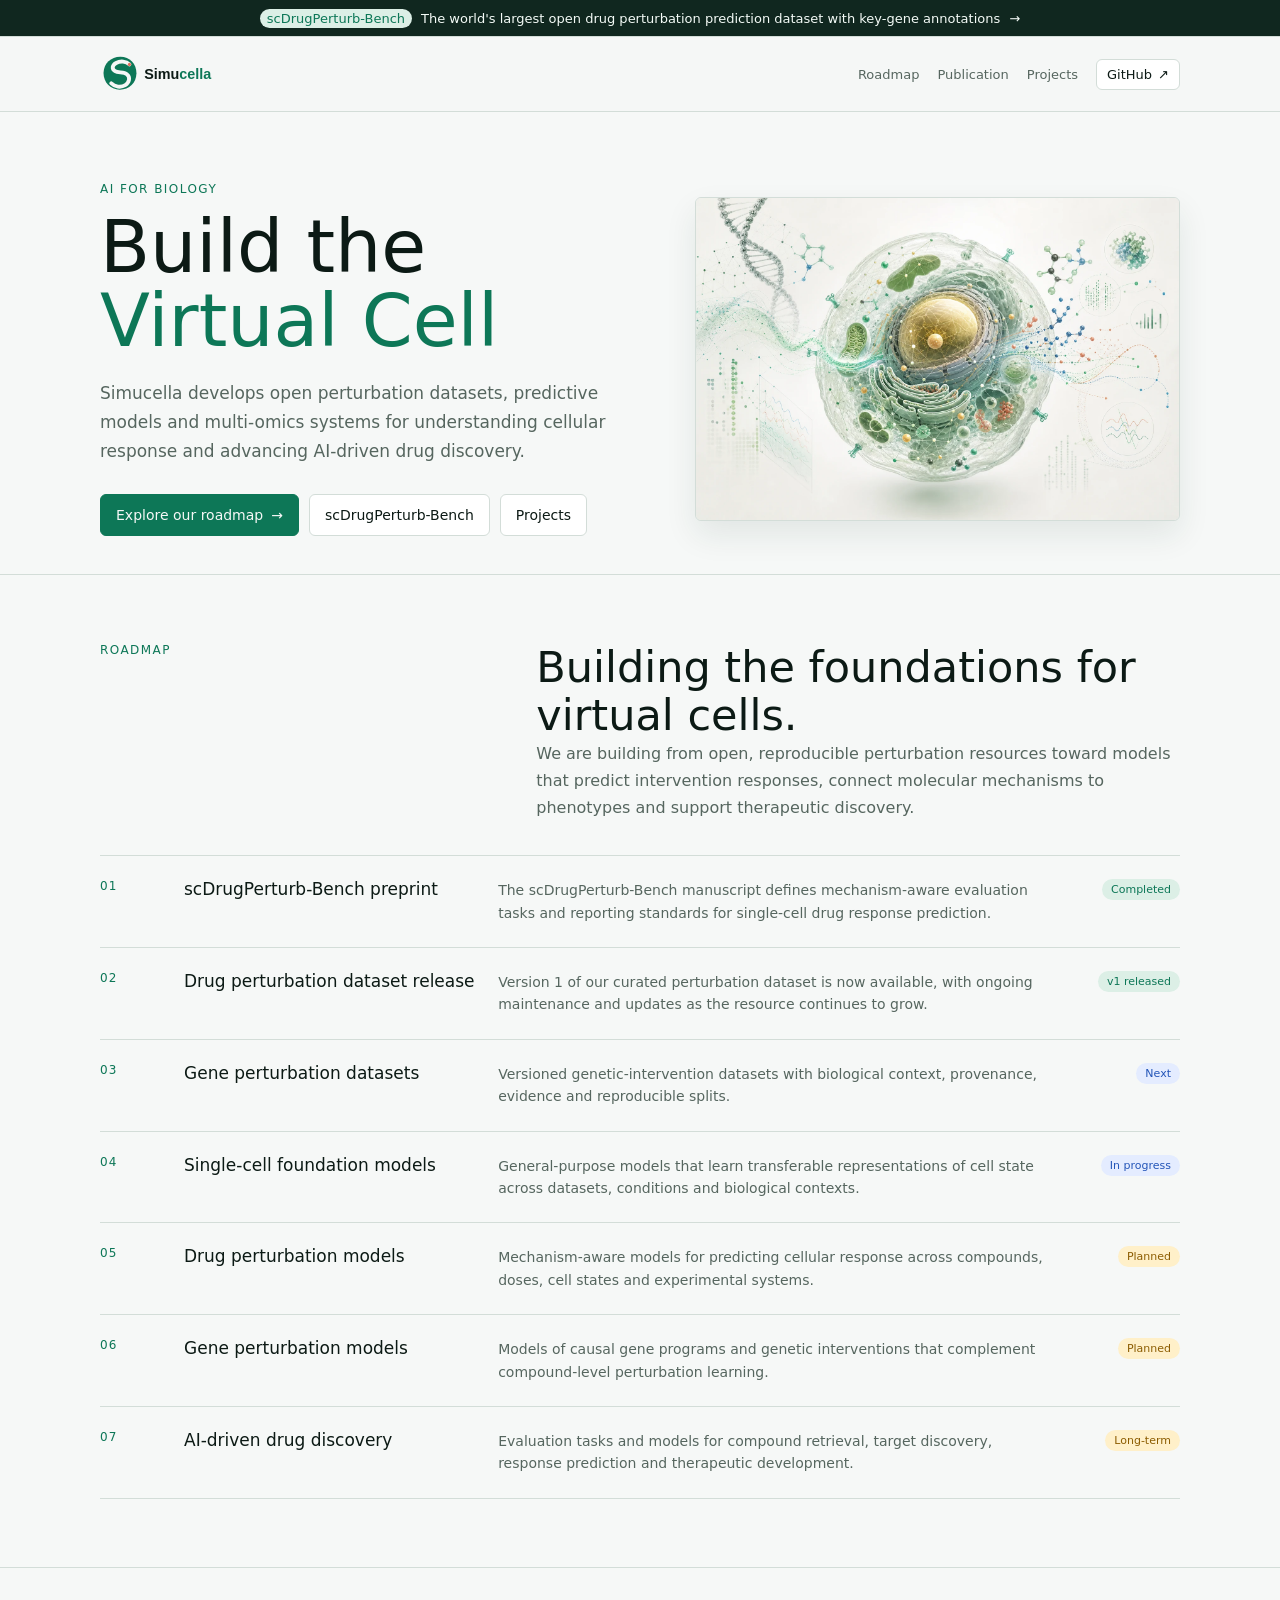
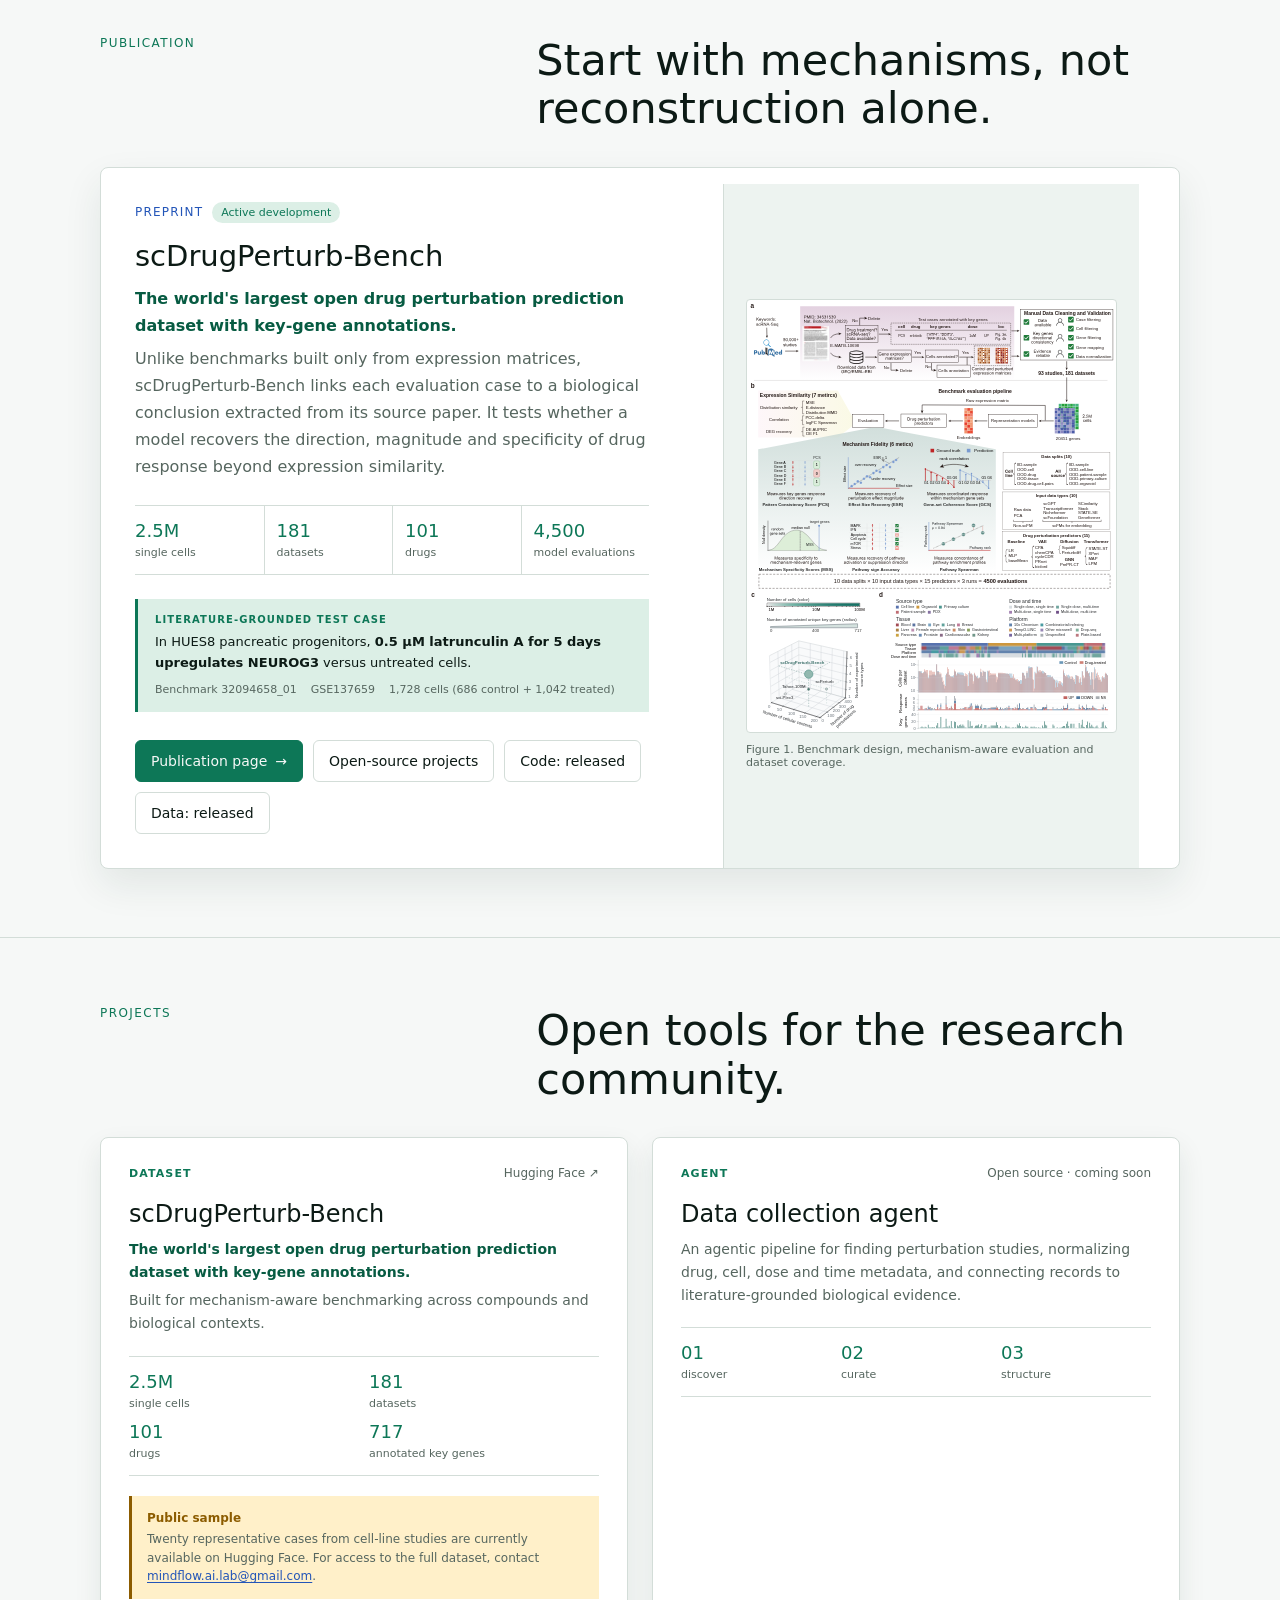
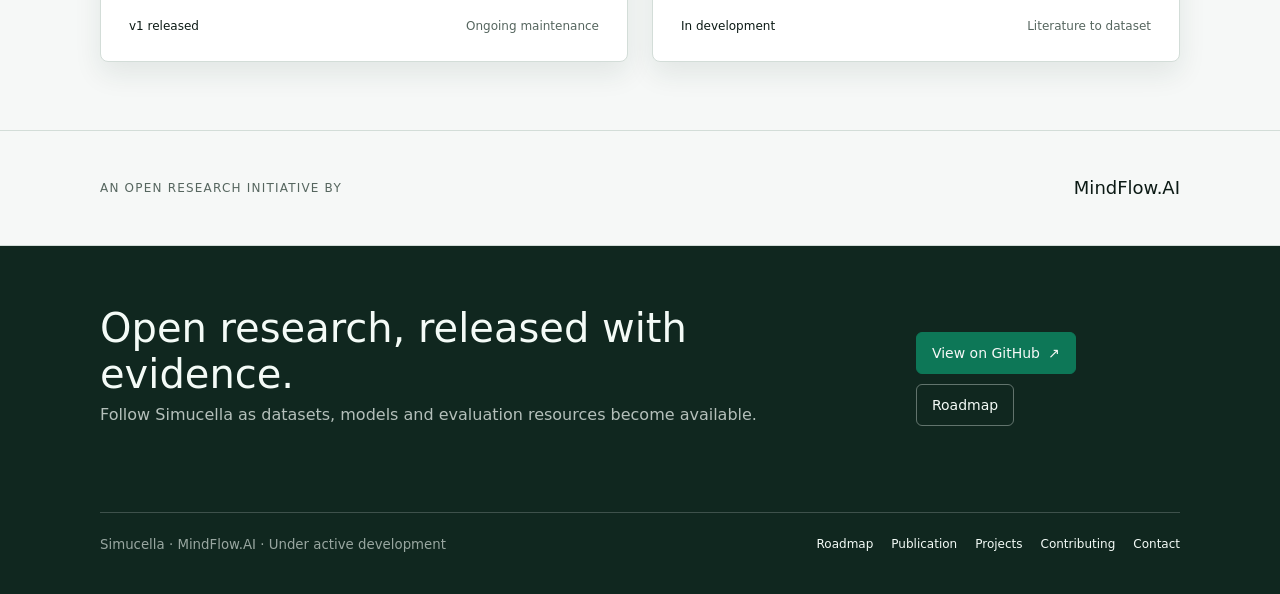
==== index.html @ 253df30c "Refine homepage dataset messaging" ====
<!doctype html>
<html lang="en">
<head>
  <meta charset="utf-8">
  <meta name="viewport" content="width=device-width, initial-scale=1">
  <meta name="description" content="Simucella open research program for predictive cellular models and drug perturbation benchmarks.">
  <title>Simucella</title>
  <style>html, body { margin: 0; min-height: 100%; }</style>
</head>
<body>
<div id="drughiter-home-sketch">
  <style>
    #drughiter-home-sketch {
      color-scheme: light dark;
      --dh-page: light-dark(#f6f8f7, #07100d);
      --dh-surface: light-dark(#ffffff, #0d1814);
      --dh-surface-strong: light-dark(#10271f, #dff7ec);
      --dh-ink: light-dark(#0c1a15, #f2f8f5);
      --dh-ink-on-strong: light-dark(#f4fbf7, #0b1913);
      --dh-muted: light-dark(#56665f, #a4b7ae);
      --dh-line: light-dark(#d3ddd8, #293a33);
      --dh-green: light-dark(#0d7757, #61d4a5);
      --dh-green-soft: light-dark(#dcefe6, #123b2d);
      --dh-blue: light-dark(#2355b8, #91b5ff);
      --dh-blue-soft: light-dark(#e4ecff, #172b55);
      --dh-amber: light-dark(#8c5c00, #f2bf58);
      --dh-amber-soft: light-dark(#fff0c9, #453311);
      --dh-red: light-dark(#aa3b3b, #ff9999);
      --dh-shadow: light-dark(rgba(20, 55, 42, 0.09), rgba(0, 0, 0, 0.30));
      width: 100%;
      overflow: hidden;
      background: var(--dh-page);
      color: var(--dh-ink);
      font-family: Inter, ui-sans-serif, system-ui, -apple-system, BlinkMacSystemFont, "Segoe UI", sans-serif;
      letter-spacing: 0;
    }

    #drughiter-home-sketch * { box-sizing: border-box; }
    #drughiter-home-sketch a { color: inherit; text-decoration: none; }
    #drughiter-home-sketch button { font: inherit; }
    #drughiter-home-sketch .dh-shell { width: min(100% - 40px, 1080px); margin: 0 auto; }

    #drughiter-home-sketch .dh-announcement {
      background: var(--dh-surface-strong);
      color: var(--dh-ink-on-strong);
      border-bottom: 1px solid var(--dh-line);
    }
    #drughiter-home-sketch .dh-announcement-inner {
      min-height: 36px;
      display: flex;
      align-items: center;
      justify-content: center;
      gap: 9px;
      padding: 7px 16px;
      text-align: center;
      font-size: 13px;
      font-weight: 500;
    }
    #drughiter-home-sketch .dh-announcement-label {
      color: var(--dh-green);
      background: var(--dh-green-soft);
      border-radius: 999px;
      padding: 2px 7px;
      white-space: nowrap;
    }

    #drughiter-home-sketch .dh-nav {
      background: color-mix(in srgb, var(--dh-page) 92%, transparent);
      border-bottom: 1px solid var(--dh-line);
    }
    #drughiter-home-sketch .dh-nav-inner {
      min-height: 74px;
      display: flex;
      align-items: center;
      justify-content: space-between;
      gap: 20px;
    }
    #drughiter-home-sketch .dh-brand { display: flex; align-items: center; gap: 10px; min-width: 0; }
    #drughiter-home-sketch .dh-logo { display: block; width: auto; height: 42px; }
    #drughiter-home-sketch .dh-mark {
      width: 31px;
      height: 31px;
      display: grid;
      place-items: center;
      background: var(--dh-green);
      color: var(--dh-page);
      border-radius: 6px;
      font-weight: 700;
    }
    #drughiter-home-sketch .dh-brand strong { font-size: 17px; font-weight: 500; }
    #drughiter-home-sketch .dh-brand span { color: var(--dh-muted); font-size: 11px; display: block; }
    #drughiter-home-sketch .dh-nav-links { display: flex; align-items: center; gap: 18px; color: var(--dh-muted); font-size: 13px; }
    #drughiter-home-sketch .dh-nav-links a { white-space: nowrap; }
    #drughiter-home-sketch .dh-nav-links a:hover { color: var(--dh-green); }
    #drughiter-home-sketch .dh-nav-github {
      display: inline-flex;
      align-items: center;
      gap: 6px;
      border: 1px solid var(--dh-line);
      background: var(--dh-surface);
      color: var(--dh-ink) !important;
      border-radius: 6px;
      padding: 7px 10px;
    }

    #drughiter-home-sketch .dh-hero {
      background: var(--dh-page);
      border-bottom: 1px solid var(--dh-line);
      padding: 70px 0 38px;
    }
    #drughiter-home-sketch .dh-hero-grid {
      display: grid;
      grid-template-columns: minmax(0, 1.05fr) minmax(310px, .95fr);
      gap: 58px;
      align-items: center;
    }
    #drughiter-home-sketch .dh-eyebrow,
    #drughiter-home-sketch .dh-section-kicker {
      color: var(--dh-green);
      text-transform: uppercase;
      font-size: 12px;
      font-weight: 500;
      letter-spacing: .12em;
    }
    #drughiter-home-sketch .dh-hero h1 {
      max-width: 720px;
      margin: 14px 0 20px;
      font-size: clamp(42px, 7.2vw, 73px);
      line-height: 1.02;
      font-weight: 500;
      letter-spacing: 0;
    }
    #drughiter-home-sketch .dh-hero h1 span { color: var(--dh-green); }
    #drughiter-home-sketch .dh-hero-copy > p {
      max-width: 610px;
      color: var(--dh-muted);
      font-size: 17px;
      line-height: 1.7;
      margin: 0;
    }
    #drughiter-home-sketch .dh-actions { display: flex; flex-wrap: wrap; gap: 10px; margin-top: 28px; }
    #drughiter-home-sketch .dh-action {
      min-height: 42px;
      display: inline-flex;
      align-items: center;
      justify-content: center;
      gap: 8px;
      padding: 0 15px;
      border-radius: 6px;
      border: 1px solid var(--dh-line);
      background: var(--dh-surface);
      color: var(--dh-ink);
      font-size: 14px;
      font-weight: 500;
    }
    #drughiter-home-sketch .dh-action-primary { background: var(--dh-green); color: var(--dh-page); border-color: var(--dh-green); }

    #drughiter-home-sketch .dh-hero-visual {
      width: 100%;
      max-width: 500px;
      margin: 0 auto;
    }
    #drughiter-home-sketch .dh-hero-visual img {
      width: 100%;
      aspect-ratio: 3 / 2;
      display: block;
      object-fit: cover;
      object-position: center;
      border: 1px solid var(--dh-line);
      border-radius: 6px;
      background: var(--dh-page);
      box-shadow: 0 14px 32px var(--dh-shadow);
    }

    #drughiter-home-sketch .dh-section { padding: 68px 0; border-bottom: 1px solid var(--dh-line); }
    #drughiter-home-sketch .dh-section-head { display: grid; grid-template-columns: .75fr 1.25fr; gap: 50px; margin-bottom: 34px; }
    #drughiter-home-sketch .dh-section-head h2 {
      margin: 0;
      max-width: 650px;
      font-size: clamp(28px, 4.4vw, 43px);
      line-height: 1.13;
      font-weight: 500;
    }
    #drughiter-home-sketch .dh-section-head p { margin: 0; color: var(--dh-muted); line-height: 1.7; }

    #drughiter-home-sketch .dh-roadmap-list { border-top: 1px solid var(--dh-line); }
    #drughiter-home-sketch .dh-roadmap-item {
      display: grid;
      grid-template-columns: 62px minmax(180px, .8fr) minmax(220px, 1.5fr) 112px;
      gap: 22px;
      align-items: start;
      padding: 23px 0;
      border-bottom: 1px solid var(--dh-line);
    }
    #drughiter-home-sketch .dh-roadmap-num { color: var(--dh-green); font-size: 12px; letter-spacing: .1em; }
    #drughiter-home-sketch .dh-roadmap-item h3 { margin: 0; font-size: 17px; font-weight: 500; }
    #drughiter-home-sketch .dh-roadmap-item p { margin: 0; color: var(--dh-muted); font-size: 14px; line-height: 1.6; }
    #drughiter-home-sketch .dh-status {
      justify-self: end;
      border-radius: 999px;
      padding: 4px 9px;
      font-size: 11px;
      font-weight: 500;
      white-space: nowrap;
    }
    #drughiter-home-sketch .dh-status-active { color: var(--dh-green); background: var(--dh-green-soft); }
    #drughiter-home-sketch .dh-status-prep { color: var(--dh-blue); background: var(--dh-blue-soft); }
    #drughiter-home-sketch .dh-status-planned { color: var(--dh-amber); background: var(--dh-amber-soft); }
    #drughiter-home-sketch .dh-featured {
      display: grid;
      grid-template-columns: minmax(0, 1.08fr) minmax(280px, .92fr);
      gap: 0;
      border: 1px solid var(--dh-line);
      border-radius: 8px;
      overflow: hidden;
      background: var(--dh-surface);
      box-shadow: 0 16px 38px var(--dh-shadow);
    }
    #drughiter-home-sketch .dh-featured-copy { padding: 34px; }
    #drughiter-home-sketch .dh-featured-top { display: flex; align-items: center; gap: 9px; flex-wrap: wrap; }
    #drughiter-home-sketch .dh-featured-type { color: var(--dh-blue); font-size: 12px; font-weight: 500; text-transform: uppercase; letter-spacing: .1em; }
    #drughiter-home-sketch .dh-featured h3 { margin: 16px 0 12px; font-size: 29px; line-height: 1.18; font-weight: 500; }
    #drughiter-home-sketch .dh-featured-copy > p { color: var(--dh-muted); line-height: 1.7; margin: 0; }
    #drughiter-home-sketch .dh-project-facts {
      display: grid;
      grid-template-columns: repeat(4, minmax(0, 1fr));
      border-top: 1px solid var(--dh-line);
      border-bottom: 1px solid var(--dh-line);
      margin: 25px 0 24px;
    }
    #drughiter-home-sketch .dh-project-fact { padding: 14px 12px; border-left: 1px solid var(--dh-line); }
    #drughiter-home-sketch .dh-project-fact:first-child { border-left: 0; padding-left: 0; }
    #drughiter-home-sketch .dh-project-fact strong { display: block; color: var(--dh-green); font-size: 18px; font-weight: 500; }
    #drughiter-home-sketch .dh-project-fact span { color: var(--dh-muted); font-size: 11px; }
    #drughiter-home-sketch .dh-evidence {
      margin: 0 0 24px;
      padding: 15px 17px 16px;
      border-left: 3px solid var(--dh-green);
      background: var(--dh-green-soft);
    }
    #drughiter-home-sketch .dh-evidence-label {
      display: block;
      margin-bottom: 7px;
      color: var(--dh-green);
      font-size: 10px;
      font-weight: 600;
      letter-spacing: .11em;
      text-transform: uppercase;
    }
    #drughiter-home-sketch .dh-evidence p { margin: 0; color: var(--dh-ink); font-size: 13px; line-height: 1.6; }
    #drughiter-home-sketch .dh-evidence-meta { display: flex; flex-wrap: wrap; gap: 7px 14px; margin-top: 9px; color: var(--dh-muted); font-size: 11px; }
    #drughiter-home-sketch .dh-featured-media {
      min-height: 100%;
      display: flex;
      flex-direction: column;
      justify-content: center;
      background: light-dark(#edf3f0, #0a1410);
      border-left: 1px solid var(--dh-line);
      padding: 22px;
    }
    #drughiter-home-sketch .dh-featured-media img {
      width: 100%;
      display: block;
      background: light-dark(#ffffff, #ffffff);
      border: 1px solid var(--dh-line);
      border-radius: 4px;
    }
    #drughiter-home-sketch .dh-featured-media figcaption { margin-top: 10px; color: var(--dh-muted); font-size: 11px; }

    #drughiter-home-sketch .dh-project-grid {
      display: grid;
      grid-template-columns: repeat(2, minmax(0, 1fr));
      gap: 24px;
    }
    #drughiter-home-sketch .dh-project-placeholder {
      min-height: 220px;
      border: 1px solid var(--dh-line);
      border-radius: 8px;
      background: var(--dh-surface);
      box-shadow: 0 12px 28px var(--dh-shadow);
    }
    #drughiter-home-sketch .dh-project-card {
      min-height: 0;
      display: block;
      border: 1px solid var(--dh-line);
      border-radius: 8px;
      background: var(--dh-surface);
      box-shadow: 0 12px 28px var(--dh-shadow);
      overflow: hidden;
      transition: border-color .2s ease, box-shadow .2s ease, transform .2s ease;
    }
    #drughiter-home-sketch .dh-project-card:hover {
      border-color: var(--dh-green);
      box-shadow: 0 16px 34px var(--dh-shadow);
      transform: translateY(-2px);
    }
    #drughiter-home-sketch .dh-project-card:focus-visible { outline: 2px solid var(--dh-green); outline-offset: 3px; }
    #drughiter-home-sketch .dh-project-card-body {
      min-width: 0;
      height: 100%;
      display: flex;
      flex-direction: column;
      gap: 20px;
      padding: 28px;
    }
    #drughiter-home-sketch .dh-project-card-top,
    #drughiter-home-sketch .dh-project-card-meta {
      display: flex;
      align-items: center;
      justify-content: space-between;
      gap: 16px;
    }
    #drughiter-home-sketch .dh-project-card-type {
      color: var(--dh-green);
      font-size: 11px;
      font-weight: 600;
      letter-spacing: .1em;
      text-transform: uppercase;
    }
    #drughiter-home-sketch .dh-project-card-platform { color: var(--dh-muted); font-size: 12px; }
    #drughiter-home-sketch a.dh-project-card-platform:hover { color: var(--dh-green); }
    #drughiter-home-sketch .dh-project-card h3 { margin: 0 0 10px; font-size: 24px; font-weight: 500; }
    #drughiter-home-sketch .dh-project-card p { margin: 0; color: var(--dh-muted); font-size: 14px; line-height: 1.65; }
    #drughiter-home-sketch .dh-project-card-claim { display: block; margin-bottom: 5px; color: light-dark(#075b42, #76ddb3); font-weight: 700; }
    #drughiter-home-sketch .dh-project-card-facts {
      display: grid;
      grid-template-columns: repeat(3, minmax(0, 1fr));
      gap: 10px;
      padding: 14px 0;
      border-top: 1px solid var(--dh-line);
      border-bottom: 1px solid var(--dh-line);
    }
    #drughiter-home-sketch .dh-project-card-facts-dataset { grid-template-columns: repeat(2, minmax(0, 1fr)); }
    #drughiter-home-sketch .dh-project-card-fact strong { display: block; color: var(--dh-green); font-size: 18px; font-weight: 500; }
    #drughiter-home-sketch .dh-project-card-fact span { color: var(--dh-muted); font-size: 11px; }
    #drughiter-home-sketch .dh-project-card-meta {
      justify-content: space-between;
      margin-top: auto;
      color: var(--dh-muted);
      font-size: 12px;
    }
    #drughiter-home-sketch .dh-project-card-meta strong { color: var(--dh-ink); font-weight: 500; }
    #drughiter-home-sketch .dh-project-card-access {
      padding: 13px 15px;
      border-left: 3px solid var(--dh-amber);
      background: var(--dh-amber-soft);
      color: var(--dh-muted);
      font-size: 12px;
      line-height: 1.55;
    }
    #drughiter-home-sketch .dh-project-card-access strong { display: block; margin-bottom: 3px; color: var(--dh-amber); font-weight: 600; }
    #drughiter-home-sketch .dh-project-card-access a { color: var(--dh-blue); text-decoration: underline; text-underline-offset: 2px; }

    #drughiter-home-sketch .dh-partners { padding: 38px 0; border-bottom: 1px solid var(--dh-line); }
    #drughiter-home-sketch .dh-partners-inner { display: flex; align-items: center; justify-content: space-between; gap: 26px; }
    #drughiter-home-sketch .dh-partners p { color: var(--dh-muted); font-size: 12px; text-transform: uppercase; letter-spacing: .1em; }
    #drughiter-home-sketch .dh-partner-names { display: flex; align-items: center; gap: 32px; font-size: 18px; font-weight: 500; }
    #drughiter-home-sketch .dh-partner-names span { color: var(--dh-muted); font-weight: 400; }

    #drughiter-home-sketch .dh-cta { background: var(--dh-surface-strong); color: var(--dh-ink-on-strong); padding: 58px 0; }
    #drughiter-home-sketch .dh-cta-inner { display: flex; align-items: center; justify-content: space-between; gap: 34px; }
    #drughiter-home-sketch .dh-cta h2 { margin: 0 0 8px; font-size: clamp(28px, 4vw, 40px); font-weight: 500; }
    #drughiter-home-sketch .dh-cta p { margin: 0; color: color-mix(in srgb, var(--dh-ink-on-strong) 72%, transparent); }
    #drughiter-home-sketch .dh-cta .dh-action { background: transparent; color: var(--dh-ink-on-strong); border-color: color-mix(in srgb, var(--dh-ink-on-strong) 36%, transparent); }
    #drughiter-home-sketch .dh-cta .dh-action-primary { background: var(--dh-green); border-color: var(--dh-green); color: var(--dh-page); }

    #drughiter-home-sketch .dh-footer { padding: 28px 0 42px; background: var(--dh-surface-strong); color: var(--dh-ink-on-strong); }
    #drughiter-home-sketch .dh-footer-inner { display: flex; justify-content: space-between; gap: 26px; padding-top: 24px; border-top: 1px solid color-mix(in srgb, var(--dh-ink-on-strong) 20%, transparent); }
    #drughiter-home-sketch .dh-footer small { color: color-mix(in srgb, var(--dh-ink-on-strong) 60%, transparent); }
    #drughiter-home-sketch .dh-footer-links { display: flex; gap: 18px; font-size: 12px; }

    @media (max-width: 820px) {
      #drughiter-home-sketch .dh-nav-links a:not(.dh-nav-github) { display: none; }
      #drughiter-home-sketch .dh-hero-grid,
      #drughiter-home-sketch .dh-featured { grid-template-columns: 1fr; }
      #drughiter-home-sketch .dh-hero { padding-top: 52px; }
      #drughiter-home-sketch .dh-hero-visual { width: min(100%, 500px); margin-top: 14px; }
      #drughiter-home-sketch .dh-featured-media { border-left: 0; border-top: 1px solid var(--dh-line); }
      #drughiter-home-sketch .dh-roadmap-item { grid-template-columns: 42px minmax(150px, .7fr) 1.3fr; }
      #drughiter-home-sketch .dh-roadmap-item .dh-status { grid-column: 2 / 4; justify-self: start; }
    }

    @media (max-width: 560px) {
      #drughiter-home-sketch .dh-shell { width: min(100% - 28px, 1080px); }
      #drughiter-home-sketch .dh-brand span { display: none; }
      #drughiter-home-sketch .dh-hero h1 { font-size: 43px; }
      #drughiter-home-sketch .dh-hero-copy > p { font-size: 15px; }
      #drughiter-home-sketch .dh-hero-visual { width: 100%; }
      #drughiter-home-sketch .dh-section { padding: 52px 0; }
      #drughiter-home-sketch .dh-section-head { grid-template-columns: 1fr; gap: 12px; }
      #drughiter-home-sketch .dh-roadmap-item { grid-template-columns: 36px 1fr; gap: 10px; }
      #drughiter-home-sketch .dh-roadmap-item p,
      #drughiter-home-sketch .dh-roadmap-item .dh-status { grid-column: 2; }
      #drughiter-home-sketch .dh-project-facts { grid-template-columns: 1fr 1fr; }
      #drughiter-home-sketch .dh-project-fact:nth-child(odd) { border-left: 0; padding-left: 0; }
      #drughiter-home-sketch .dh-project-fact:nth-child(n+3) { border-top: 1px solid var(--dh-line); }
      #drughiter-home-sketch .dh-featured-copy { padding: 24px; }
      #drughiter-home-sketch .dh-project-grid { grid-template-columns: 1fr; }
      #drughiter-home-sketch .dh-project-card-body { padding: 24px; }
      #drughiter-home-sketch .dh-partners-inner,
      #drughiter-home-sketch .dh-cta-inner,
      #drughiter-home-sketch .dh-footer-inner { align-items: flex-start; flex-direction: column; }
      #drughiter-home-sketch .dh-partner-names { flex-wrap: wrap; gap: 14px; }
      #drughiter-home-sketch .dh-footer-links { flex-wrap: wrap; }
    }
  </style>

  <div class="dh-announcement">
    <div class="dh-announcement-inner">
      <span class="dh-announcement-label">scDrugPerturb-Bench</span>
      <span>The world's largest open drug perturbation prediction dataset with key-gene annotations</span>
      <span aria-hidden="true">&rarr;</span>
    </div>
  </div>

  <nav class="dh-nav" aria-label="Primary navigation">
    <div class="dh-shell dh-nav-inner">
      <a class="dh-brand" href="#dh-home">
        <img class="dh-logo" src="assets/simucella-logo.svg" alt="Simucella">
      </a>
      <div class="dh-nav-links">
        <a href="#dh-roadmap">Roadmap</a>
        <a href="#dh-publications">Publication</a>
        <a href="#dh-projects">Projects</a>
        <a class="dh-nav-github" href="#dh-open-source">GitHub <span aria-hidden="true">&nearr;</span></a>
      </div>
    </div>
  </nav>

  <main id="dh-home">
    <section class="dh-hero">
      <div class="dh-shell">
        <div class="dh-hero-grid">
          <div class="dh-hero-copy">
            <div class="dh-eyebrow">AI for Biology</div>
            <h1>Build the <span>Virtual Cell</span></h1>
            <p>Simucella develops open perturbation datasets, predictive models and multi-omics systems for understanding cellular response and advancing AI-driven drug discovery.</p>
            <div class="dh-actions">
              <a class="dh-action dh-action-primary" href="#dh-roadmap">Explore our roadmap <span aria-hidden="true">&rarr;</span></a>
              <a class="dh-action" href="#dh-publications">scDrugPerturb-Bench</a>
              <a class="dh-action" href="#dh-projects">Projects</a>
            </div>
          </div>

          <figure class="dh-hero-visual">
            <img src="[data-uri]" alt="A computable virtual cell with molecular signals and perturbation-response trajectories">
          </figure>
        </div>

      </div>
    </section>

    <section class="dh-section" id="dh-roadmap">
      <div class="dh-shell">
        <div class="dh-section-head">
          <div class="dh-section-kicker">Roadmap</div>
          <div>
            <h2>Building the foundations for virtual cells.</h2>
            <p>We are building from open, reproducible perturbation resources toward models that predict intervention responses, connect molecular mechanisms to phenotypes and support therapeutic discovery.</p>
          </div>
        </div>

        <div class="dh-roadmap-list">
          <article class="dh-roadmap-item">
            <div class="dh-roadmap-num">01</div>
            <h3>scDrugPerturb-Bench preprint</h3>
            <p>The scDrugPerturb-Bench manuscript defines mechanism-aware evaluation tasks and reporting standards for single-cell drug response prediction.</p>
            <span class="dh-status dh-status-active">Completed</span>
          </article>
          <article class="dh-roadmap-item">
            <div class="dh-roadmap-num">02</div>
            <h3>Drug perturbation dataset release</h3>
            <p>Version 1 of our curated perturbation dataset is now available, with ongoing maintenance and updates as the resource continues to grow.</p>
            <span class="dh-status dh-status-active">v1 released</span>
          </article>
          <article class="dh-roadmap-item">
            <div class="dh-roadmap-num">03</div>
            <h3>Gene perturbation datasets</h3>
            <p>Versioned genetic-intervention datasets with biological context, provenance, evidence and reproducible splits.</p>
            <span class="dh-status dh-status-prep">Next</span>
          </article>
          <article class="dh-roadmap-item">
            <div class="dh-roadmap-num">04</div>
            <h3>Single-cell foundation models</h3>
            <p>General-purpose models that learn transferable representations of cell state across datasets, conditions and biological contexts.</p>
            <span class="dh-status dh-status-prep">In progress</span>
          </article>
          <article class="dh-roadmap-item">
            <div class="dh-roadmap-num">05</div>
            <h3>Drug perturbation models</h3>
            <p>Mechanism-aware models for predicting cellular response across compounds, doses, cell states and experimental systems.</p>
            <span class="dh-status dh-status-planned">Planned</span>
          </article>
          <article class="dh-roadmap-item">
            <div class="dh-roadmap-num">06</div>
            <h3>Gene perturbation models</h3>
            <p>Models of causal gene programs and genetic interventions that complement compound-level perturbation learning.</p>
            <span class="dh-status dh-status-planned">Planned</span>
          </article>
          <article class="dh-roadmap-item">
            <div class="dh-roadmap-num">07</div>
            <h3>AI-driven drug discovery</h3>
            <p>Evaluation tasks and models for compound retrieval, target discovery, response prediction and therapeutic development.</p>
            <span class="dh-status dh-status-planned">Long-term</span>
          </article>
        </div>
      </div>
    </section>

    <section class="dh-section" id="dh-publications">
      <div class="dh-shell">
        <div class="dh-section-head">
          <div class="dh-section-kicker">Publication</div>
          <div><h2>Start with mechanisms, not reconstruction alone.</h2></div>
        </div>

        <article class="dh-featured">
          <div class="dh-featured-copy">
            <div class="dh-featured-top">
              <span class="dh-featured-type">Preprint</span>
              <span class="dh-status dh-status-active">Active development</span>
            </div>
            <h3>scDrugPerturb-Bench</h3>
            <p><span class="dh-project-card-claim">The world's largest open drug perturbation prediction dataset with key-gene annotations.</span>Unlike benchmarks built only from expression matrices, scDrugPerturb-Bench links each evaluation case to a biological conclusion extracted from its source paper. It tests whether a model recovers the direction, magnitude and specificity of drug response beyond expression similarity.</p>
            <div class="dh-project-facts">
              <div class="dh-project-fact"><strong>2.5M</strong><span>single cells</span></div>
              <div class="dh-project-fact"><strong>181</strong><span>datasets</span></div>
              <div class="dh-project-fact"><strong>101</strong><span>drugs</span></div>
              <div class="dh-project-fact"><strong>4,500</strong><span>model evaluations</span></div>
            </div>
            <div class="dh-evidence">
              <span class="dh-evidence-label">Literature-grounded test case</span>
              <p>In HUES8 pancreatic progenitors, <strong>0.5 &micro;M latrunculin A for 5 days upregulates NEUROG3</strong> versus untreated cells.</p>
              <div class="dh-evidence-meta"><span>Benchmark 32094658_01</span><span>GSE137659</span><span>1,728 cells (686 control + 1,042 treated)</span></div>
            </div>
            <div class="dh-actions">
              <a class="dh-action dh-action-primary" href="paper.html">Publication page <span aria-hidden="true">&rarr;</span></a>
              <a class="dh-action" href="#dh-projects">Open-source projects</a>
              <span class="dh-action" aria-label="Code has been released">Code: released</span>
              <span class="dh-action" aria-label="Data have been released">Data: released</span>
            </div>
          </div>
          <figure class="dh-featured-media">
            <img src="assets/fig1.svg" alt="Overview of scDrugPerturb-Bench data curation, evaluation framework and dataset composition">
            <figcaption>Figure 1. Benchmark design, mechanism-aware evaluation and dataset coverage.</figcaption>
          </figure>
        </article>
      </div>
    </section>

    <section class="dh-section" id="dh-projects">
      <div class="dh-shell">
        <div class="dh-section-head">
          <div class="dh-section-kicker">Projects</div>
          <div><h2>Open tools for the research community.</h2></div>
        </div>
        <div class="dh-project-grid" aria-label="Open research projects">
          <article class="dh-project-card" aria-label="scDrugPerturb-Bench dataset">
            <div class="dh-project-card-body">
              <div class="dh-project-card-top">
                <span class="dh-project-card-type">Dataset</span>
                <a class="dh-project-card-platform" href="https://huggingface.co/datasets/mindflow-cn/scDrugPerturb-Bench" target="_blank" rel="noopener noreferrer">Hugging Face <span aria-hidden="true">&nearr;</span></a>
              </div>
              <div>
                <h3>scDrugPerturb-Bench</h3>
                <p><span class="dh-project-card-claim">The world's largest open drug perturbation prediction dataset with key-gene annotations.</span>Built for mechanism-aware benchmarking across compounds and biological contexts.</p>
              </div>
              <div class="dh-project-card-facts dh-project-card-facts-dataset" aria-label="Dataset scale">
                <div class="dh-project-card-fact"><strong>2.5M</strong><span>single cells</span></div>
                <div class="dh-project-card-fact"><strong>181</strong><span>datasets</span></div>
                <div class="dh-project-card-fact"><strong>101</strong><span>drugs</span></div>
                <div class="dh-project-card-fact"><strong>717</strong><span>annotated key genes</span></div>
              </div>
              <div class="dh-project-card-access">
                <strong>Public sample</strong>
                Twenty representative cases from cell-line studies are currently available on Hugging Face. For access to the full dataset, contact <a href="mailto:mindflow.ai.lab@gmail.com">mindflow.ai.lab@gmail.com</a>.
              </div>
              <div class="dh-project-card-meta"><strong>v1 released</strong><span>Ongoing maintenance</span></div>
            </div>
          </article>
          <article class="dh-project-card dh-project-card-agent" aria-label="Data collection agent project, currently in development">
            <div class="dh-project-card-body">
              <div class="dh-project-card-top">
                <span class="dh-project-card-type">Agent</span>
                <span class="dh-project-card-platform">Open source · coming soon</span>
              </div>
              <div>
                <h3>Data collection agent</h3>
                <p>An agentic pipeline for finding perturbation studies, normalizing drug, cell, dose and time metadata, and connecting records to literature-grounded biological evidence.</p>
              </div>
              <div class="dh-project-card-facts" aria-label="Agent workflow">
                <div class="dh-project-card-fact"><strong>01</strong><span>discover</span></div>
                <div class="dh-project-card-fact"><strong>02</strong><span>curate</span></div>
                <div class="dh-project-card-fact"><strong>03</strong><span>structure</span></div>
              </div>
              <div class="dh-project-card-meta"><strong>In development</strong><span>Literature to dataset</span></div>
            </div>
          </article>
        </div>
      </div>
    </section>

    <section class="dh-partners">
      <div class="dh-shell dh-partners-inner">
        <p>An open research initiative by</p>
        <div class="dh-partner-names">MindFlow.AI</div>
      </div>
    </section>

    <section class="dh-cta" id="dh-open-source">
      <div class="dh-shell dh-cta-inner">
        <div><h2>Open research, released with evidence.</h2><p>Follow Simucella as datasets, models and evaluation resources become available.</p></div>
        <div class="dh-actions">
          <a class="dh-action dh-action-primary" href="#dh-open-source">View on GitHub <span aria-hidden="true">&nearr;</span></a>
          <a class="dh-action" href="#dh-roadmap">Roadmap</a>
        </div>
      </div>
    </section>
  </main>

  <footer class="dh-footer">
    <div class="dh-shell dh-footer-inner">
      <small>Simucella · MindFlow.AI · Under active development</small>
      <div class="dh-footer-links"><a href="#dh-roadmap">Roadmap</a><a href="#dh-publications">Publication</a><a href="#dh-projects">Projects</a><a href="#dh-open-source">Contributing</a><a href="#dh-open-source">Contact</a></div>
    </div>
  </footer>

</div>
</body>
</html>
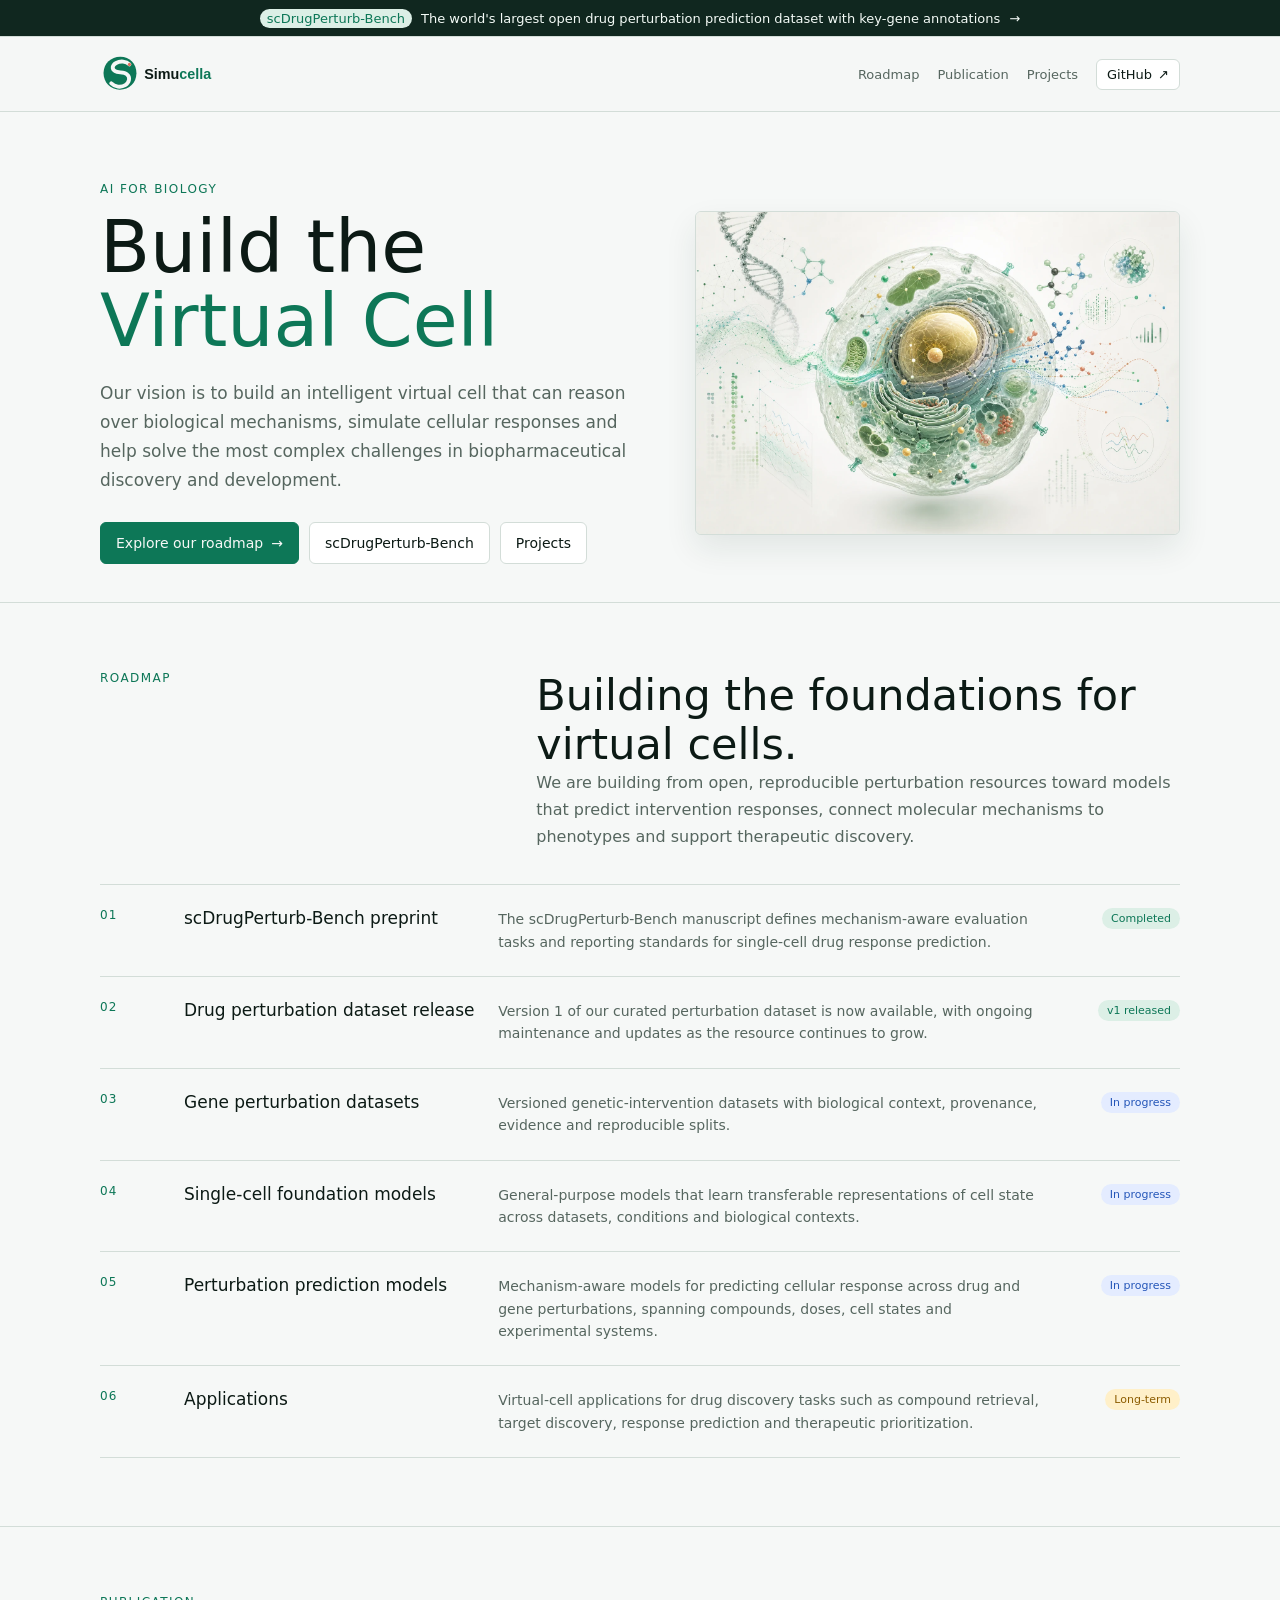
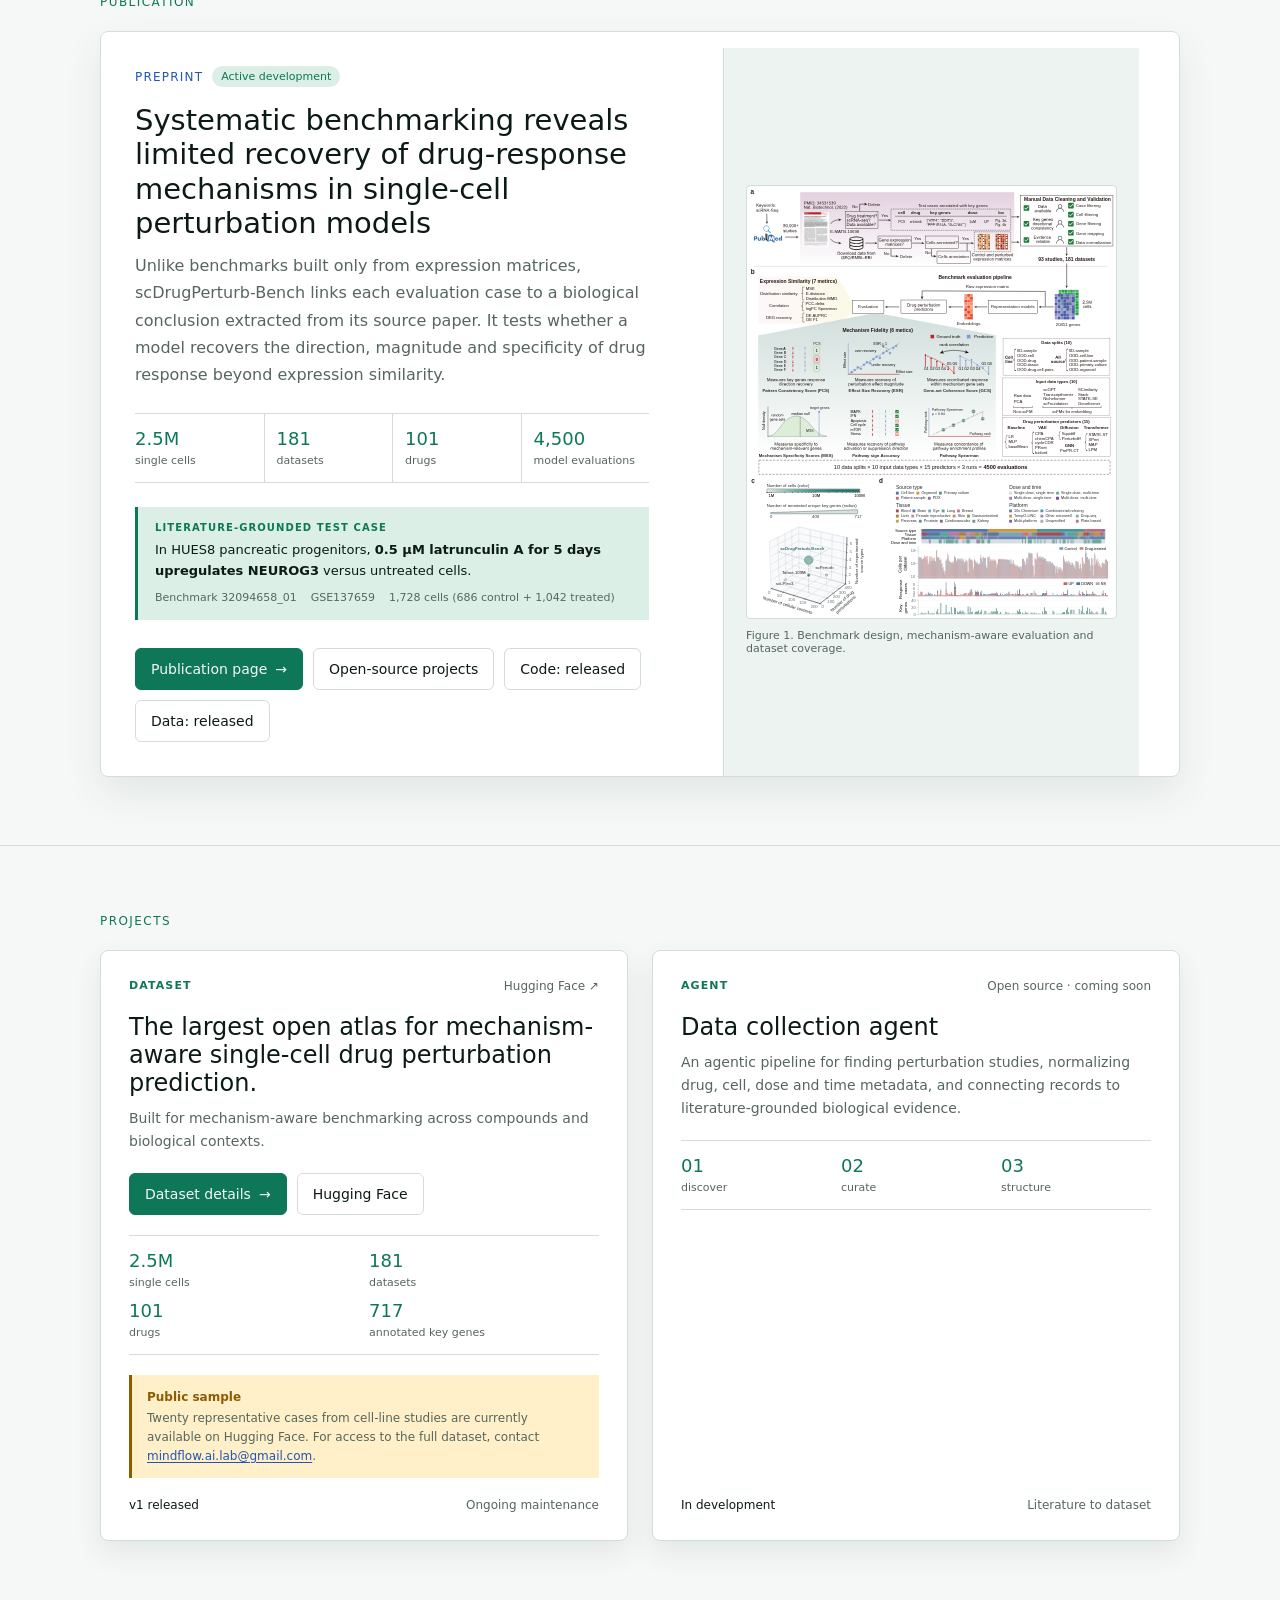
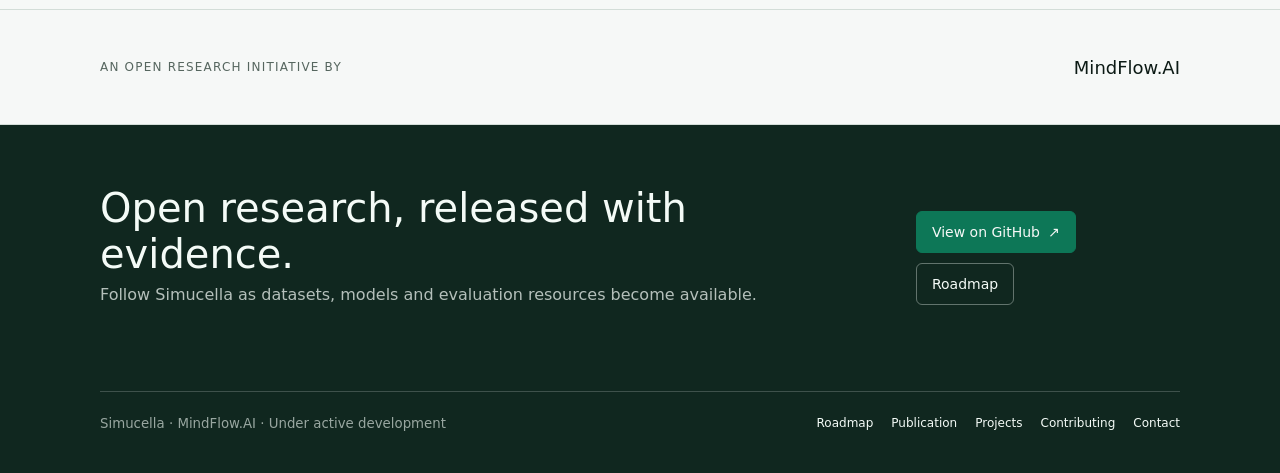
==== commit b90f75fc: "修改主页面，新增scdrugperturb介绍页面" ====
--- a/index.html
+++ b/index.html
@@ -138,6 +138,14 @@
       line-height: 1.7;
       margin: 0;
     }
+    #drughiter-home-sketch .dh-project-intro {
+      max-width: 610px;
+      margin: 18px 0 0;
+      color: var(--dh-ink);
+      font-size: 18px;
+      line-height: 1.72;
+      font-weight: 500;
+    }
     #drughiter-home-sketch .dh-actions { display: flex; flex-wrap: wrap; gap: 10px; margin-top: 28px; }
     #drughiter-home-sketch .dh-action {
       min-height: 42px;
@@ -320,6 +328,8 @@
     #drughiter-home-sketch .dh-project-card-platform { color: var(--dh-muted); font-size: 12px; }
     #drughiter-home-sketch a.dh-project-card-platform:hover { color: var(--dh-green); }
     #drughiter-home-sketch .dh-project-card h3 { margin: 0 0 10px; font-size: 24px; font-weight: 500; }
+    #drughiter-home-sketch .dh-project-card h3 a { color: inherit; text-decoration: none; }
+    #drughiter-home-sketch .dh-project-card h3 a:hover { color: var(--dh-green); }
     #drughiter-home-sketch .dh-project-card p { margin: 0; color: var(--dh-muted); font-size: 14px; line-height: 1.65; }
     #drughiter-home-sketch .dh-project-card-claim { display: block; margin-bottom: 5px; color: light-dark(#075b42, #76ddb3); font-weight: 700; }
     #drughiter-home-sketch .dh-project-card-facts {
@@ -434,7 +444,7 @@
           <div class="dh-hero-copy">
             <div class="dh-eyebrow">AI for Biology</div>
             <h1>Build the <span>Virtual Cell</span></h1>
-            <p>Simucella develops open perturbation datasets, predictive models and multi-omics systems for understanding cellular response and advancing AI-driven drug discovery.</p>
+            <p class="dh-project-intro">Our vision is to build an intelligent virtual cell that can reason over biological mechanisms, simulate cellular responses and help solve the most complex challenges in biopharmaceutical discovery and development.</p>
             <div class="dh-actions">
               <a class="dh-action dh-action-primary" href="#dh-roadmap">Explore our roadmap <span aria-hidden="true">&rarr;</span></a>
               <a class="dh-action" href="#dh-publications">scDrugPerturb-Bench</a>
@@ -477,7 +487,7 @@
             <div class="dh-roadmap-num">03</div>
             <h3>Gene perturbation datasets</h3>
             <p>Versioned genetic-intervention datasets with biological context, provenance, evidence and reproducible splits.</p>
-            <span class="dh-status dh-status-prep">Next</span>
+            <span class="dh-status dh-status-prep">In progress</span>
           </article>
           <article class="dh-roadmap-item">
             <div class="dh-roadmap-num">04</div>
@@ -487,20 +497,14 @@
           </article>
           <article class="dh-roadmap-item">
             <div class="dh-roadmap-num">05</div>
-            <h3>Drug perturbation models</h3>
-            <p>Mechanism-aware models for predicting cellular response across compounds, doses, cell states and experimental systems.</p>
-            <span class="dh-status dh-status-planned">Planned</span>
+            <h3>Perturbation prediction models</h3>
+            <p>Mechanism-aware models for predicting cellular response across drug and gene perturbations, spanning compounds, doses, cell states and experimental systems.</p>
+            <span class="dh-status dh-status-prep">In progress</span>
           </article>
           <article class="dh-roadmap-item">
             <div class="dh-roadmap-num">06</div>
-            <h3>Gene perturbation models</h3>
-            <p>Models of causal gene programs and genetic interventions that complement compound-level perturbation learning.</p>
-            <span class="dh-status dh-status-planned">Planned</span>
-          </article>
-          <article class="dh-roadmap-item">
-            <div class="dh-roadmap-num">07</div>
-            <h3>AI-driven drug discovery</h3>
-            <p>Evaluation tasks and models for compound retrieval, target discovery, response prediction and therapeutic development.</p>
+            <h3>Applications</h3>
+            <p>Virtual-cell applications for drug discovery tasks such as compound retrieval, target discovery, response prediction and therapeutic prioritization.</p>
             <span class="dh-status dh-status-planned">Long-term</span>
           </article>
         </div>
@@ -509,9 +513,8 @@
 
     <section class="dh-section" id="dh-publications">
       <div class="dh-shell">
-        <div class="dh-section-head">
+        <div class="dh-section-head" style="grid-template-columns:190px; margin-bottom:22px;">
           <div class="dh-section-kicker">Publication</div>
-          <div><h2>Start with mechanisms, not reconstruction alone.</h2></div>
         </div>
 
         <article class="dh-featured">
@@ -520,8 +523,8 @@
               <span class="dh-featured-type">Preprint</span>
               <span class="dh-status dh-status-active">Active development</span>
             </div>
-            <h3>scDrugPerturb-Bench</h3>
-            <p><span class="dh-project-card-claim">The world's largest open drug perturbation prediction dataset with key-gene annotations.</span>Unlike benchmarks built only from expression matrices, scDrugPerturb-Bench links each evaluation case to a biological conclusion extracted from its source paper. It tests whether a model recovers the direction, magnitude and specificity of drug response beyond expression similarity.</p>
+            <h3>Systematic benchmarking reveals limited recovery of drug-response mechanisms in single-cell perturbation models</h3>
+            <p>Unlike benchmarks built only from expression matrices, scDrugPerturb-Bench links each evaluation case to a biological conclusion extracted from its source paper. It tests whether a model recovers the direction, magnitude and specificity of drug response beyond expression similarity.</p>
             <div class="dh-project-facts">
               <div class="dh-project-fact"><strong>2.5M</strong><span>single cells</span></div>
               <div class="dh-project-fact"><strong>181</strong><span>datasets</span></div>
@@ -550,9 +553,8 @@
 
     <section class="dh-section" id="dh-projects">
       <div class="dh-shell">
-        <div class="dh-section-head">
+        <div class="dh-section-head" style="grid-template-columns:190px; margin-bottom:22px;">
           <div class="dh-section-kicker">Projects</div>
-          <div><h2>Open tools for the research community.</h2></div>
         </div>
         <div class="dh-project-grid" aria-label="Open research projects">
           <article class="dh-project-card" aria-label="scDrugPerturb-Bench dataset">
@@ -562,8 +564,12 @@
                 <a class="dh-project-card-platform" href="https://huggingface.co/datasets/mindflow-cn/scDrugPerturb-Bench" target="_blank" rel="noopener noreferrer">Hugging Face <span aria-hidden="true">&nearr;</span></a>
               </div>
               <div>
-                <h3>scDrugPerturb-Bench</h3>
-                <p><span class="dh-project-card-claim">The world's largest open drug perturbation prediction dataset with key-gene annotations.</span>Built for mechanism-aware benchmarking across compounds and biological contexts.</p>
+                <h3><a href="scdrugperturb-bench.html">The largest open atlas for mechanism-aware single-cell drug perturbation prediction.</a></h3>
+                <p>Built for mechanism-aware benchmarking across compounds and biological contexts.</p>
+              </div>
+              <div class="dh-actions" style="margin-top:0;">
+                <a class="dh-action dh-action-primary" href="scdrugperturb-bench.html">Dataset details <span aria-hidden="true">&rarr;</span></a>
+                <a class="dh-action" href="https://huggingface.co/datasets/mindflow-cn/scDrugPerturb-Bench" target="_blank" rel="noopener noreferrer">Hugging Face</a>
               </div>
               <div class="dh-project-card-facts dh-project-card-facts-dataset" aria-label="Dataset scale">
                 <div class="dh-project-card-fact"><strong>2.5M</strong><span>single cells</span></div>
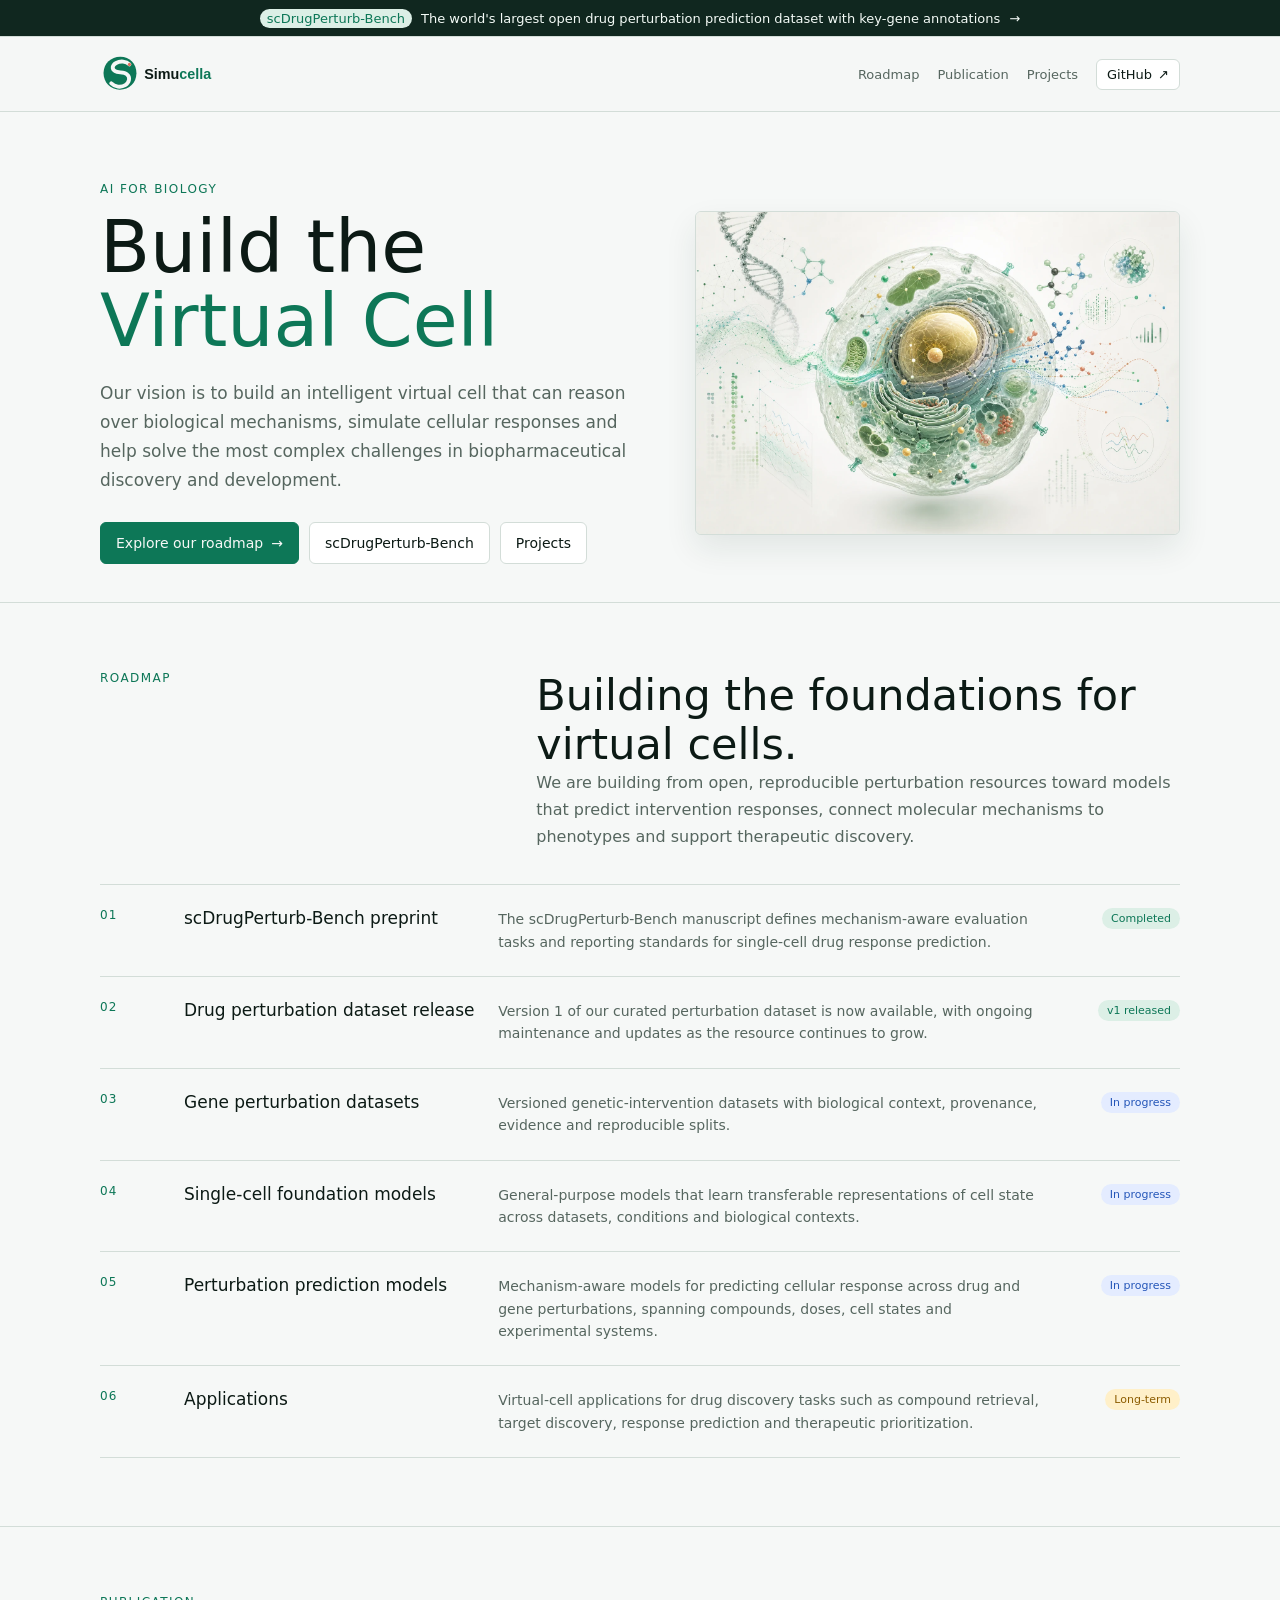
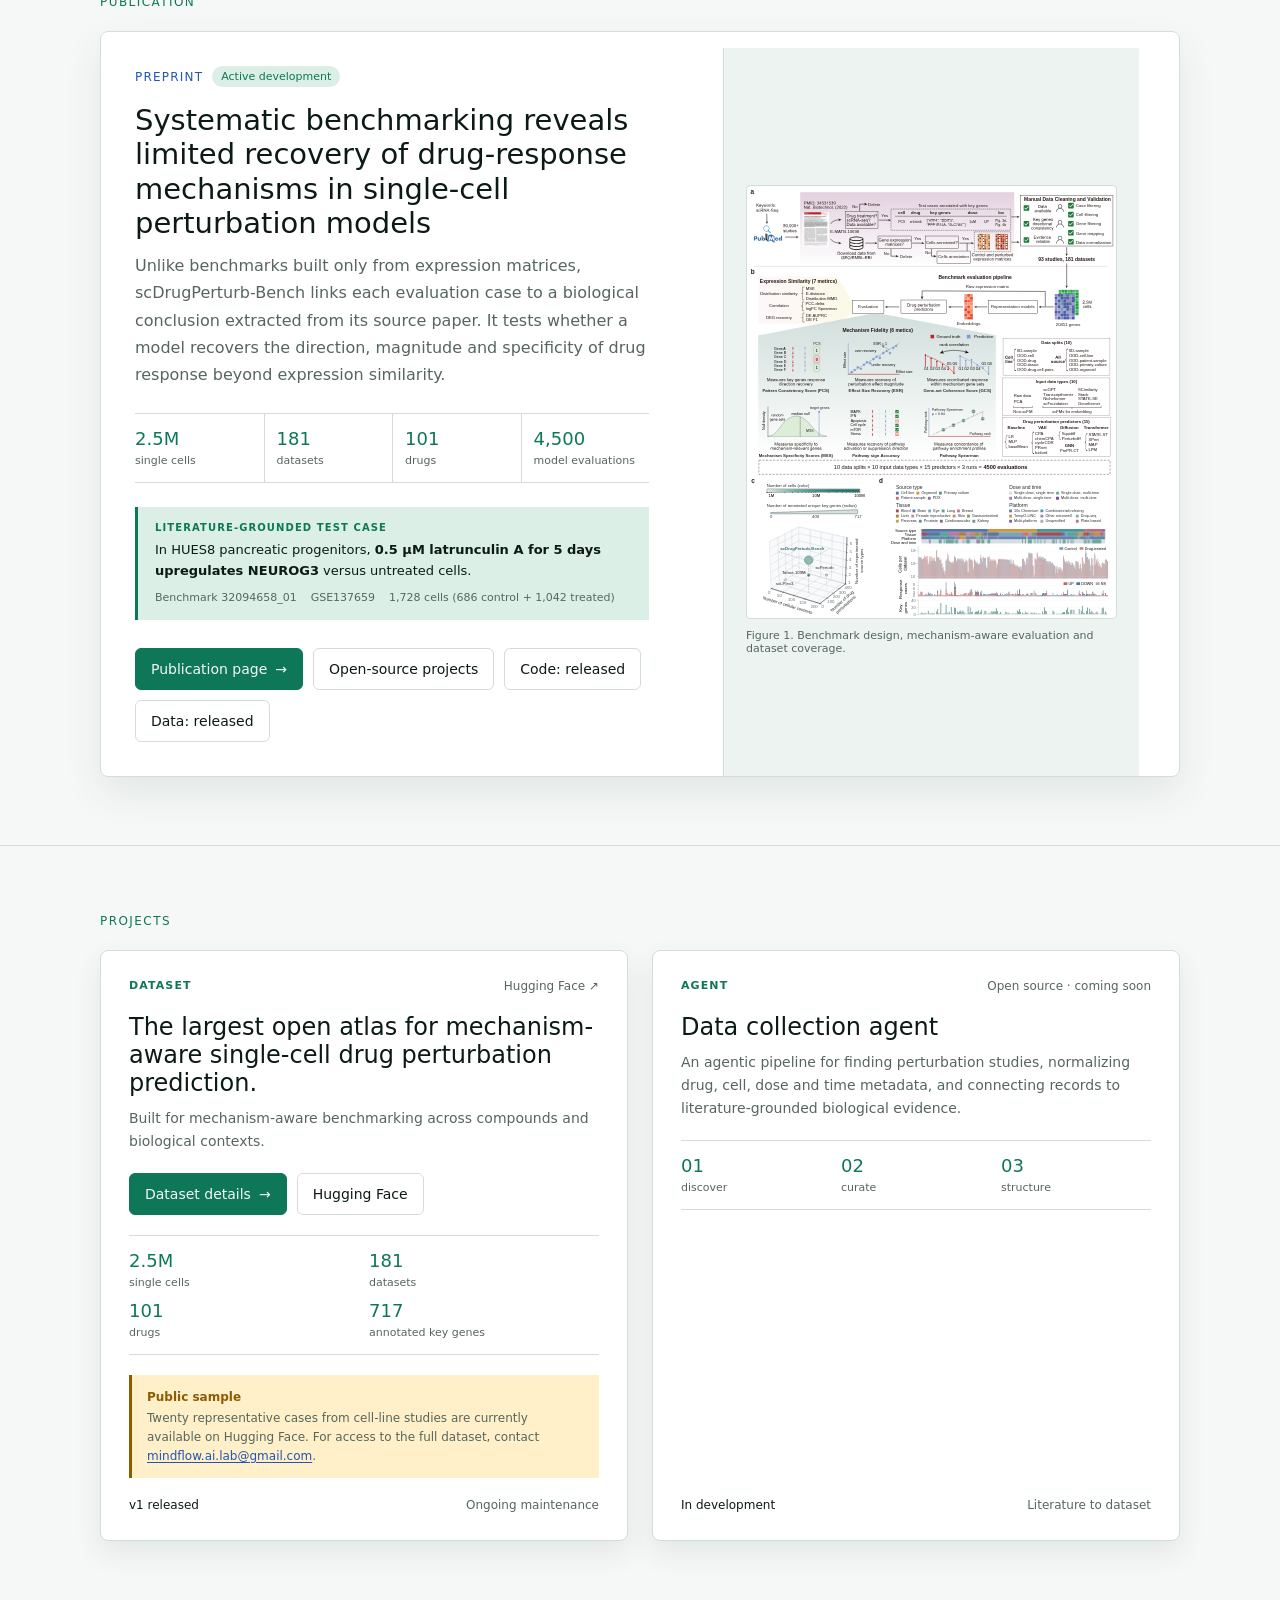
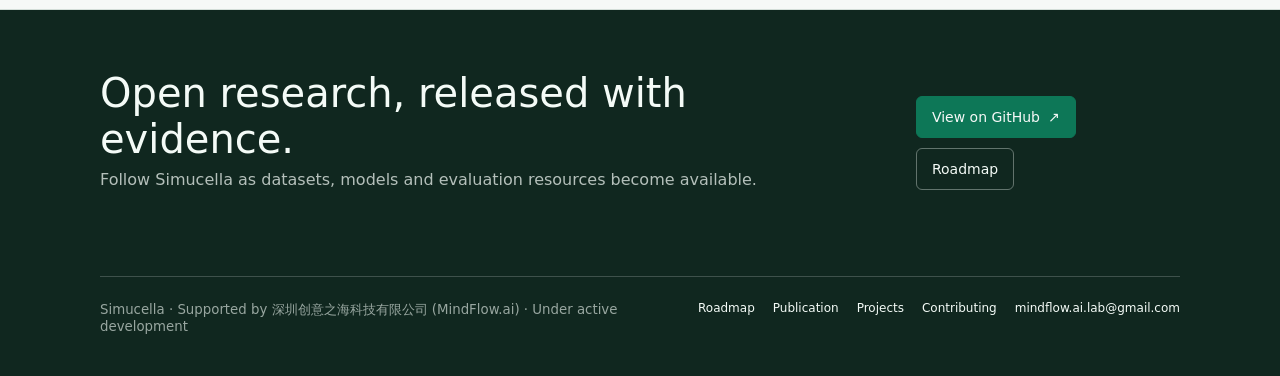
==== commit 2f58cf6d: "修改contact" ====
--- a/index.html
+++ b/index.html
@@ -361,12 +361,6 @@
     #drughiter-home-sketch .dh-project-card-access strong { display: block; margin-bottom: 3px; color: var(--dh-amber); font-weight: 600; }
     #drughiter-home-sketch .dh-project-card-access a { color: var(--dh-blue); text-decoration: underline; text-underline-offset: 2px; }
 
-    #drughiter-home-sketch .dh-partners { padding: 38px 0; border-bottom: 1px solid var(--dh-line); }
-    #drughiter-home-sketch .dh-partners-inner { display: flex; align-items: center; justify-content: space-between; gap: 26px; }
-    #drughiter-home-sketch .dh-partners p { color: var(--dh-muted); font-size: 12px; text-transform: uppercase; letter-spacing: .1em; }
-    #drughiter-home-sketch .dh-partner-names { display: flex; align-items: center; gap: 32px; font-size: 18px; font-weight: 500; }
-    #drughiter-home-sketch .dh-partner-names span { color: var(--dh-muted); font-weight: 400; }
-
     #drughiter-home-sketch .dh-cta { background: var(--dh-surface-strong); color: var(--dh-ink-on-strong); padding: 58px 0; }
     #drughiter-home-sketch .dh-cta-inner { display: flex; align-items: center; justify-content: space-between; gap: 34px; }
     #drughiter-home-sketch .dh-cta h2 { margin: 0 0 8px; font-size: clamp(28px, 4vw, 40px); font-weight: 500; }
@@ -407,10 +401,8 @@
       #drughiter-home-sketch .dh-featured-copy { padding: 24px; }
       #drughiter-home-sketch .dh-project-grid { grid-template-columns: 1fr; }
       #drughiter-home-sketch .dh-project-card-body { padding: 24px; }
-      #drughiter-home-sketch .dh-partners-inner,
       #drughiter-home-sketch .dh-cta-inner,
       #drughiter-home-sketch .dh-footer-inner { align-items: flex-start; flex-direction: column; }
-      #drughiter-home-sketch .dh-partner-names { flex-wrap: wrap; gap: 14px; }
       #drughiter-home-sketch .dh-footer-links { flex-wrap: wrap; }
     }
   </style>
@@ -606,13 +598,6 @@
       </div>
     </section>
 
-    <section class="dh-partners">
-      <div class="dh-shell dh-partners-inner">
-        <p>An open research initiative by</p>
-        <div class="dh-partner-names">MindFlow.AI</div>
-      </div>
-    </section>
-
     <section class="dh-cta" id="dh-open-source">
       <div class="dh-shell dh-cta-inner">
         <div><h2>Open research, released with evidence.</h2><p>Follow Simucella as datasets, models and evaluation resources become available.</p></div>
@@ -626,8 +611,8 @@
 
   <footer class="dh-footer">
     <div class="dh-shell dh-footer-inner">
-      <small>Simucella · MindFlow.AI · Under active development</small>
-      <div class="dh-footer-links"><a href="#dh-roadmap">Roadmap</a><a href="#dh-publications">Publication</a><a href="#dh-projects">Projects</a><a href="#dh-open-source">Contributing</a><a href="#dh-open-source">Contact</a></div>
+      <small>Simucella · Supported by 深圳创意之海科技有限公司 (MindFlow.ai) · Under active development</small>
+      <div class="dh-footer-links"><a href="#dh-roadmap">Roadmap</a><a href="#dh-publications">Publication</a><a href="#dh-projects">Projects</a><a href="#dh-open-source">Contributing</a><a href="mailto:mindflow.ai.lab@gmail.com">mindflow.ai.lab@gmail.com</a></div>
     </div>
   </footer>
 
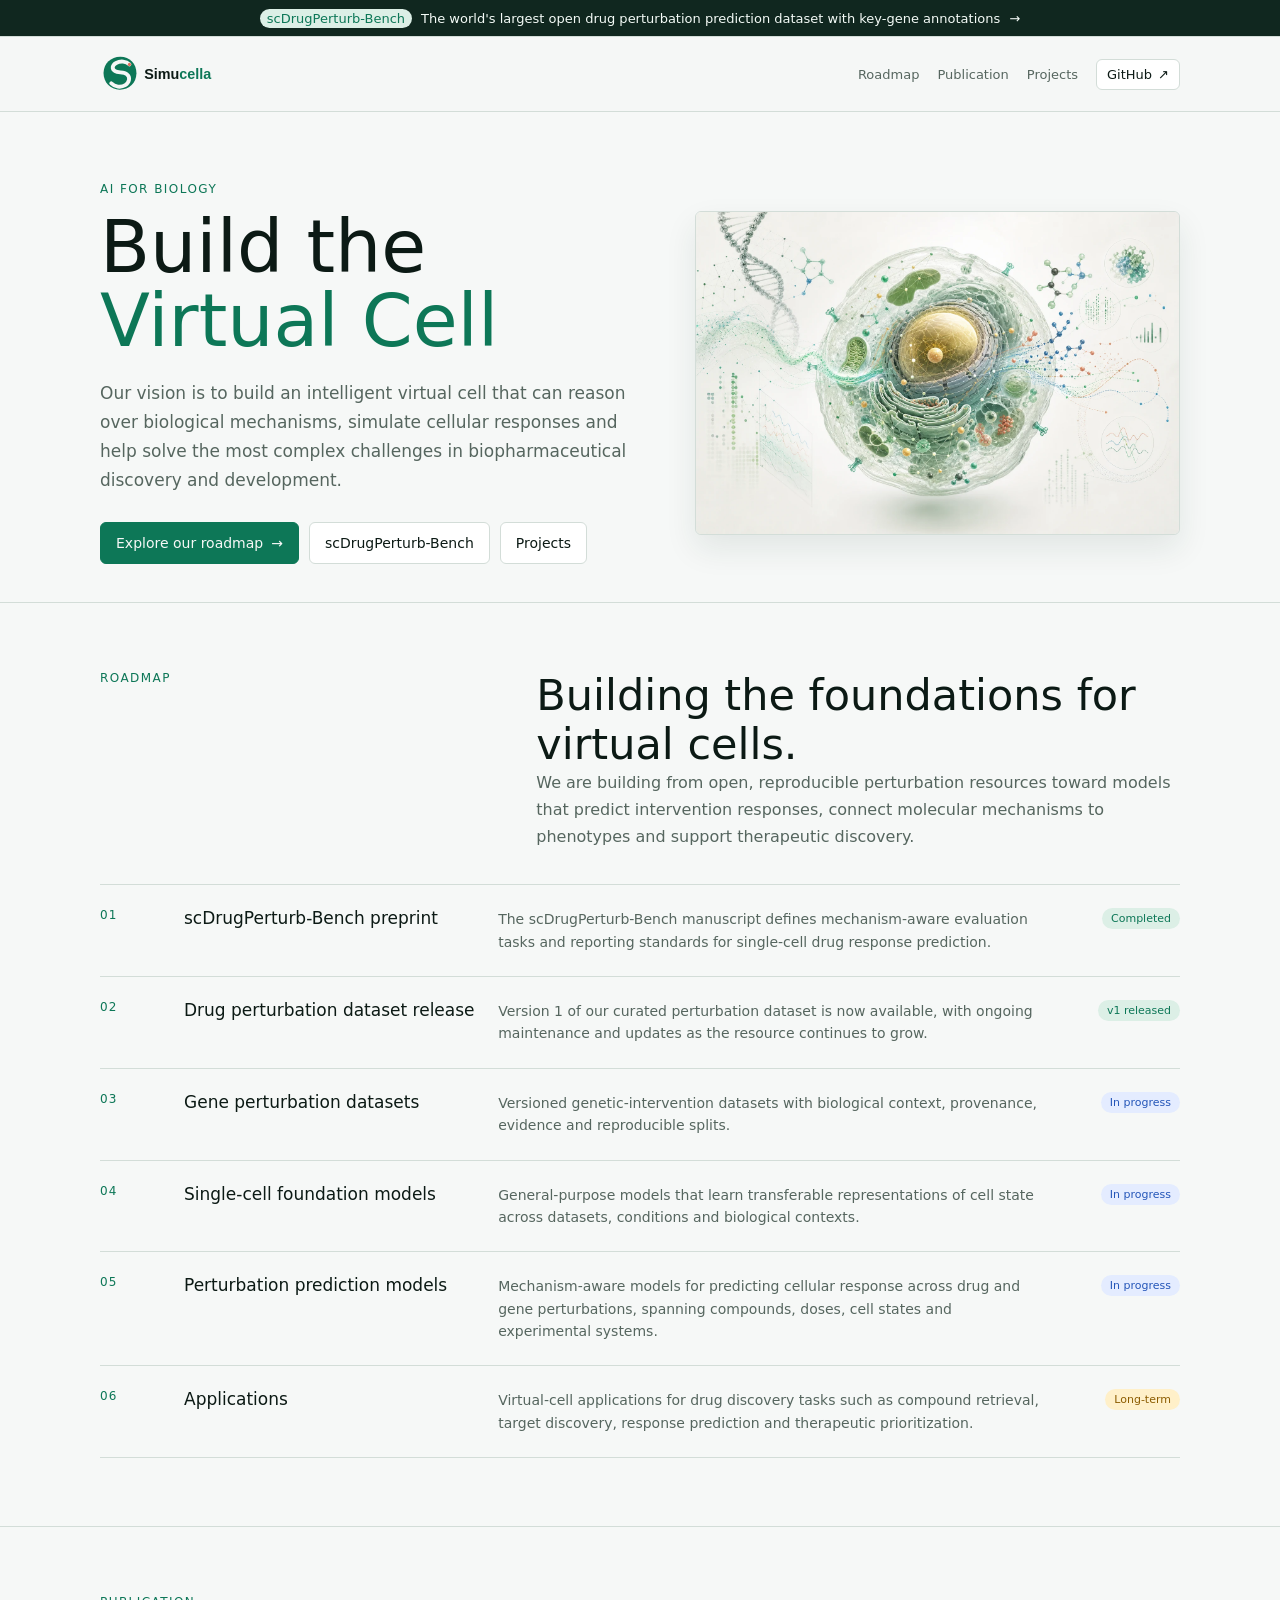
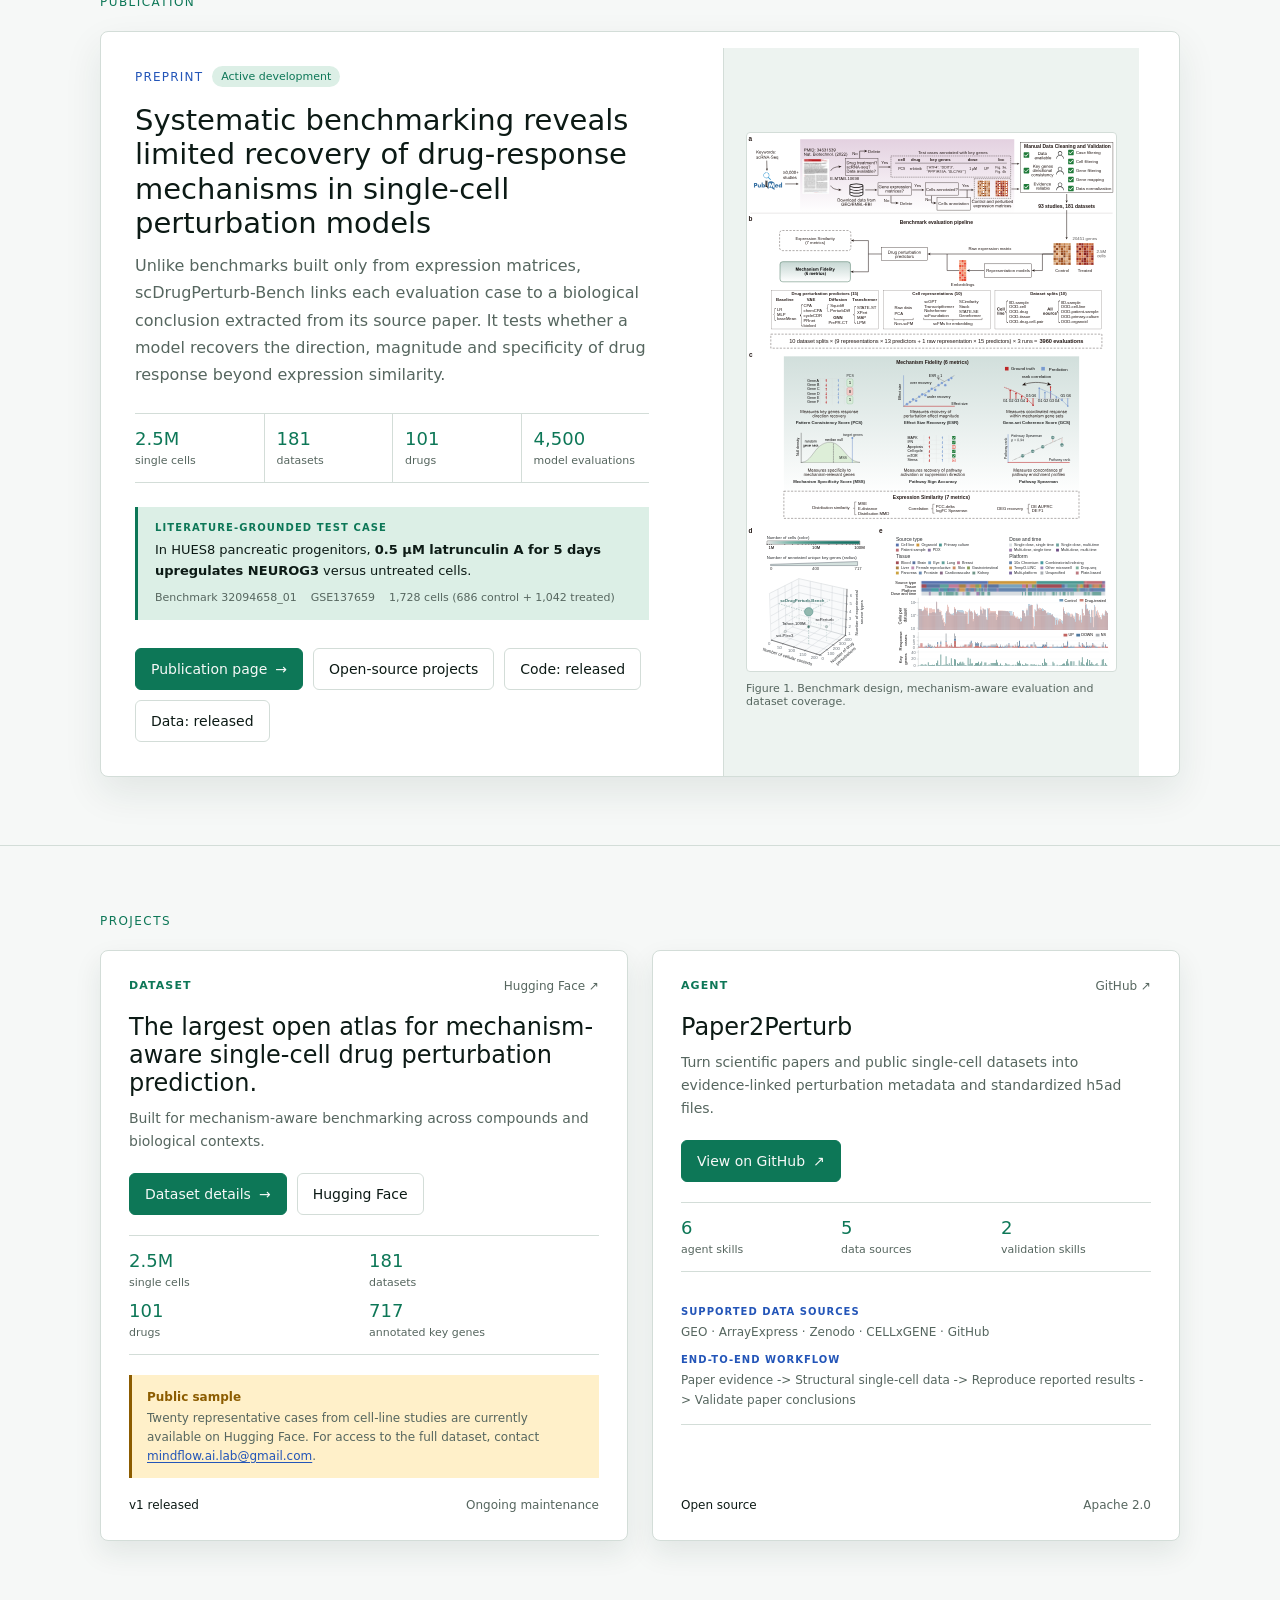
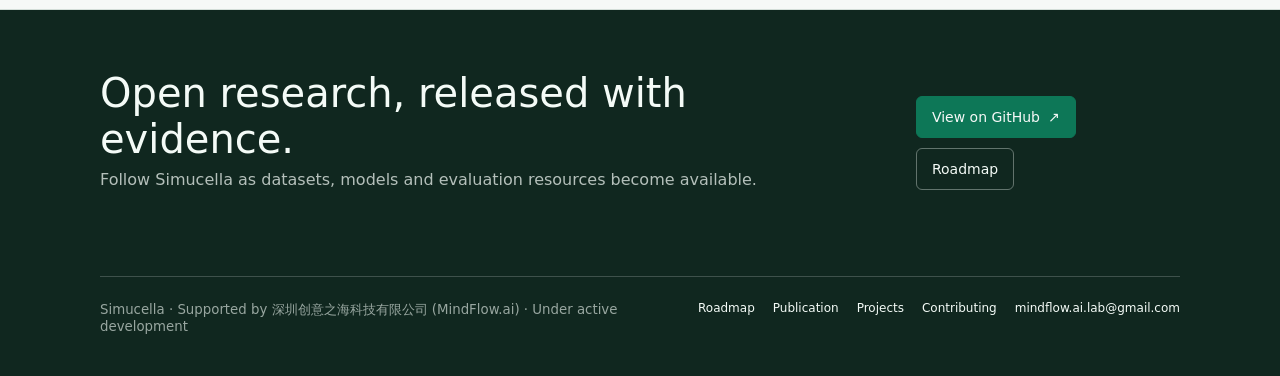
==== commit 26ef2cc5: "Update Paper2Perturb project card" ====
--- a/index.html
+++ b/index.html
@@ -3,8 +3,11 @@
 <head>
   <meta charset="utf-8">
   <meta name="viewport" content="width=device-width, initial-scale=1">
-  <meta name="description" content="Simucella open research program for predictive cellular models and drug perturbation benchmarks.">
-  <title>Simucella</title>
+  <meta name="description" content="Simucella is building a virtual cell benchmark, virtual cell dataset, and perturbation prediction models for drug and gene perturbation prediction.">
+  <meta name="keywords" content="virtual cell, virtual cell dataset, perturbation prediction model, gene perturbation prediction model, drug perturbation prediction model, virtual cell benchmark">
+  <meta property="og:title" content="Simucella | Virtual Cell Benchmark and Perturbation Prediction Models">
+  <meta property="og:description" content="Simucella is building a virtual cell benchmark, virtual cell dataset, and perturbation prediction models for drug and gene perturbation prediction.">
+  <title>Simucella | Virtual Cell Benchmark and Perturbation Prediction Models</title>
   <style>html, body { margin: 0; min-height: 100%; }</style>
 </head>
 <body>
@@ -360,6 +363,22 @@
     }
     #drughiter-home-sketch .dh-project-card-access strong { display: block; margin-bottom: 3px; color: var(--dh-amber); font-weight: 600; }
     #drughiter-home-sketch .dh-project-card-access a { color: var(--dh-blue); text-decoration: underline; text-underline-offset: 2px; }
+    #drughiter-home-sketch .dh-project-card-details {
+      display: grid;
+      gap: 12px;
+      padding: 14px 0;
+      border-bottom: 1px solid var(--dh-line);
+    }
+    #drughiter-home-sketch .dh-project-card-detail strong {
+      display: block;
+      margin-bottom: 4px;
+      color: var(--dh-blue);
+      font-size: 10px;
+      font-weight: 600;
+      letter-spacing: .1em;
+      text-transform: uppercase;
+    }
+    #drughiter-home-sketch .dh-project-card-detail span { color: var(--dh-muted); font-size: 12px; line-height: 1.55; }
 
     #drughiter-home-sketch .dh-cta { background: var(--dh-surface-strong); color: var(--dh-ink-on-strong); padding: 58px 0; }
     #drughiter-home-sketch .dh-cta-inner { display: flex; align-items: center; justify-content: space-between; gap: 34px; }
@@ -377,6 +396,7 @@
       #drughiter-home-sketch .dh-nav-links a:not(.dh-nav-github) { display: none; }
       #drughiter-home-sketch .dh-hero-grid,
       #drughiter-home-sketch .dh-featured { grid-template-columns: 1fr; }
+      #drughiter-home-sketch .dh-project-grid { grid-template-columns: 1fr; }
       #drughiter-home-sketch .dh-hero { padding-top: 52px; }
       #drughiter-home-sketch .dh-hero-visual { width: min(100%, 500px); margin-top: 14px; }
       #drughiter-home-sketch .dh-featured-media { border-left: 0; border-top: 1px solid var(--dh-line); }
@@ -399,7 +419,6 @@
       #drughiter-home-sketch .dh-project-fact:nth-child(odd) { border-left: 0; padding-left: 0; }
       #drughiter-home-sketch .dh-project-fact:nth-child(n+3) { border-top: 1px solid var(--dh-line); }
       #drughiter-home-sketch .dh-featured-copy { padding: 24px; }
-      #drughiter-home-sketch .dh-project-grid { grid-template-columns: 1fr; }
       #drughiter-home-sketch .dh-project-card-body { padding: 24px; }
       #drughiter-home-sketch .dh-cta-inner,
       #drughiter-home-sketch .dh-footer-inner { align-items: flex-start; flex-direction: column; }
@@ -576,22 +595,35 @@
               <div class="dh-project-card-meta"><strong>v1 released</strong><span>Ongoing maintenance</span></div>
             </div>
           </article>
-          <article class="dh-project-card dh-project-card-agent" aria-label="Data collection agent project, currently in development">
+          <article class="dh-project-card dh-project-card-agent" aria-label="Paper2Perturb open-source data curation agent">
             <div class="dh-project-card-body">
               <div class="dh-project-card-top">
                 <span class="dh-project-card-type">Agent</span>
-                <span class="dh-project-card-platform">Open source · coming soon</span>
+                <a class="dh-project-card-platform" href="https://github.com/mindflow-cn/paper2perturb" target="_blank" rel="noopener noreferrer">GitHub <span aria-hidden="true">&nearr;</span></a>
               </div>
               <div>
-                <h3>Data collection agent</h3>
-                <p>An agentic pipeline for finding perturbation studies, normalizing drug, cell, dose and time metadata, and connecting records to literature-grounded biological evidence.</p>
-              </div>
-              <div class="dh-project-card-facts" aria-label="Agent workflow">
-                <div class="dh-project-card-fact"><strong>01</strong><span>discover</span></div>
-                <div class="dh-project-card-fact"><strong>02</strong><span>curate</span></div>
-                <div class="dh-project-card-fact"><strong>03</strong><span>structure</span></div>
-              </div>
-              <div class="dh-project-card-meta"><strong>In development</strong><span>Literature to dataset</span></div>
+                <h3><a href="https://github.com/mindflow-cn/paper2perturb" target="_blank" rel="noopener noreferrer">Paper2Perturb</a></h3>
+                <p>Turn scientific papers and public single-cell datasets into evidence-linked perturbation metadata and standardized h5ad files.</p>
+              </div>
+              <div class="dh-actions" style="margin-top:0;">
+                <a class="dh-action dh-action-primary" href="https://github.com/mindflow-cn/paper2perturb" target="_blank" rel="noopener noreferrer">View on GitHub <span aria-hidden="true">&nearr;</span></a>
+              </div>
+              <div class="dh-project-card-facts" aria-label="Project capabilities">
+                <div class="dh-project-card-fact"><strong>6</strong><span>agent skills</span></div>
+                <div class="dh-project-card-fact"><strong>5</strong><span>data sources</span></div>
+                <div class="dh-project-card-fact"><strong>2</strong><span>validation skills</span></div>
+              </div>
+              <div class="dh-project-card-details">
+                <div class="dh-project-card-detail">
+                  <strong>Supported data sources</strong>
+                  <span>GEO · ArrayExpress · Zenodo · CELLxGENE · GitHub</span>
+                </div>
+                <div class="dh-project-card-detail">
+                  <strong>End-to-end workflow</strong>
+                  <span>Paper evidence -&gt; Structural single-cell data -&gt; Reproduce reported results -&gt; Validate paper conclusions</span>
+                </div>
+              </div>
+              <div class="dh-project-card-meta"><strong>Open source</strong><span>Apache 2.0</span></div>
             </div>
           </article>
         </div>
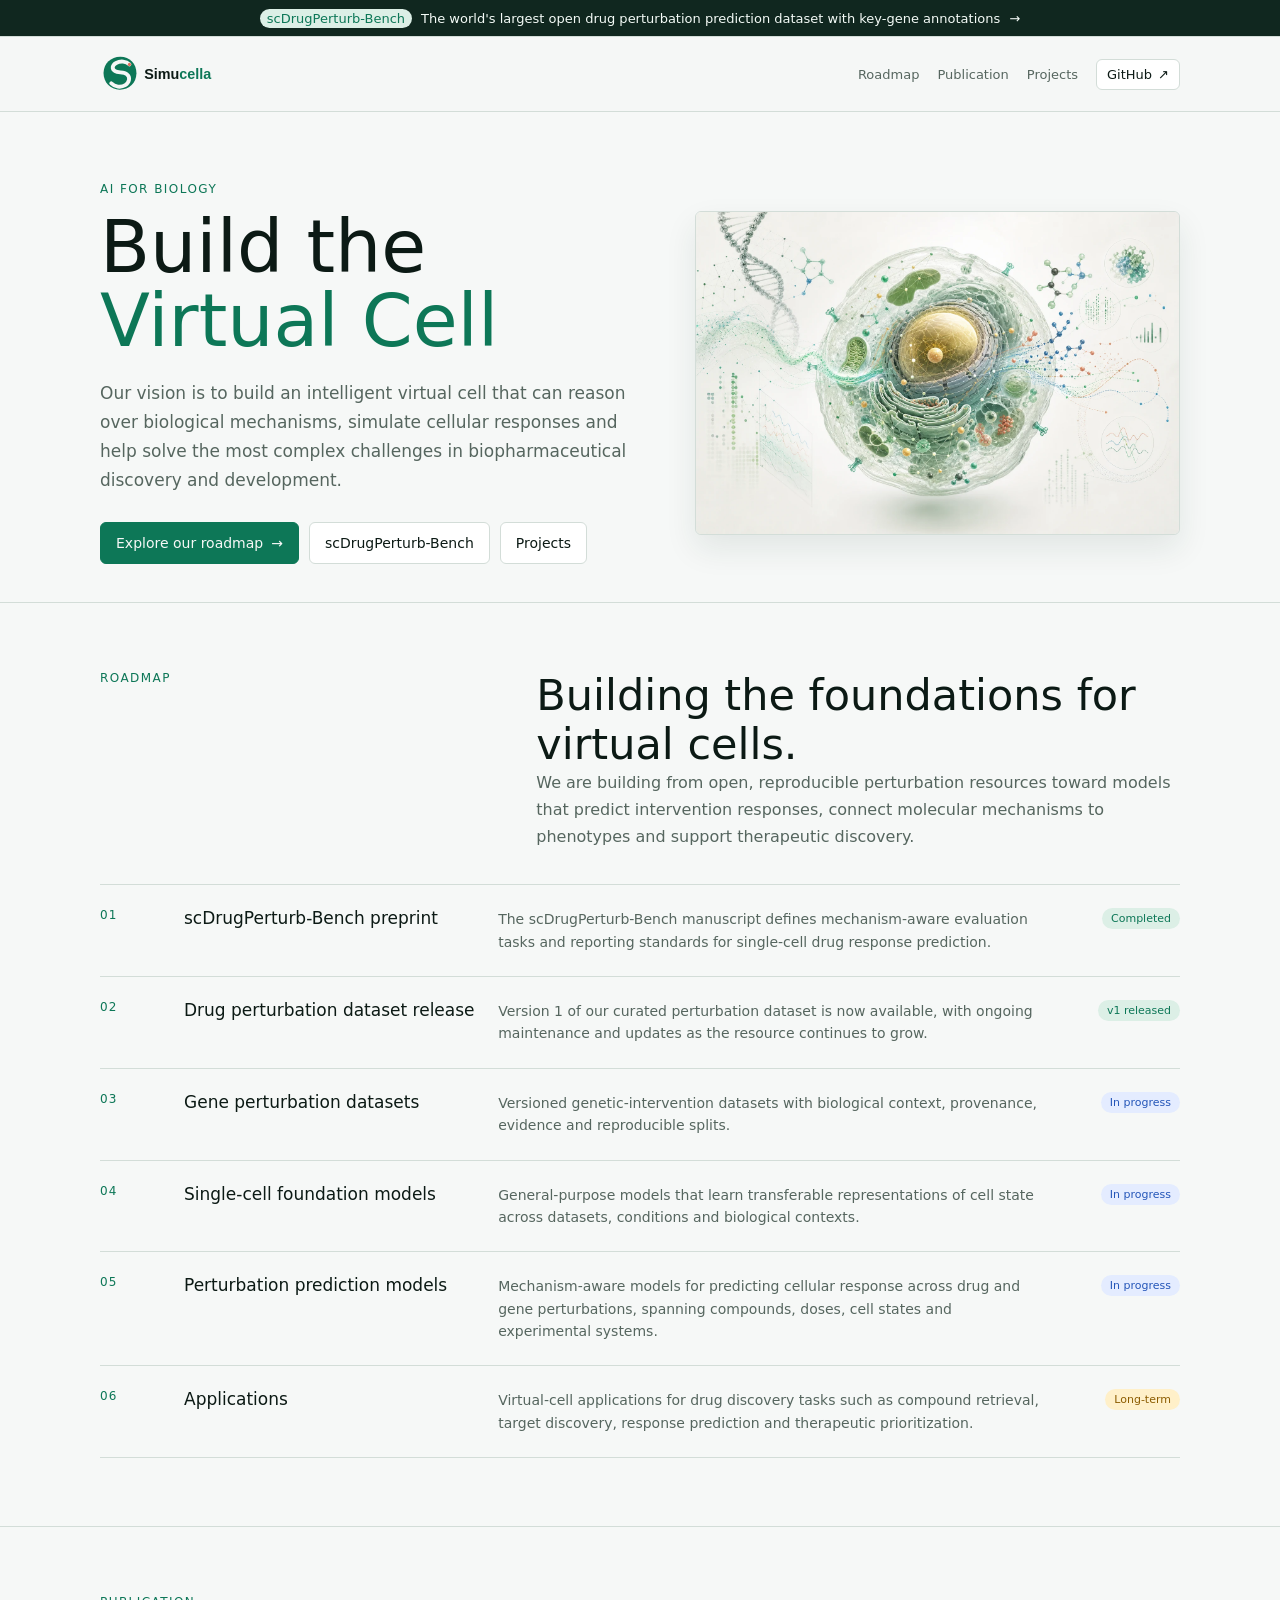
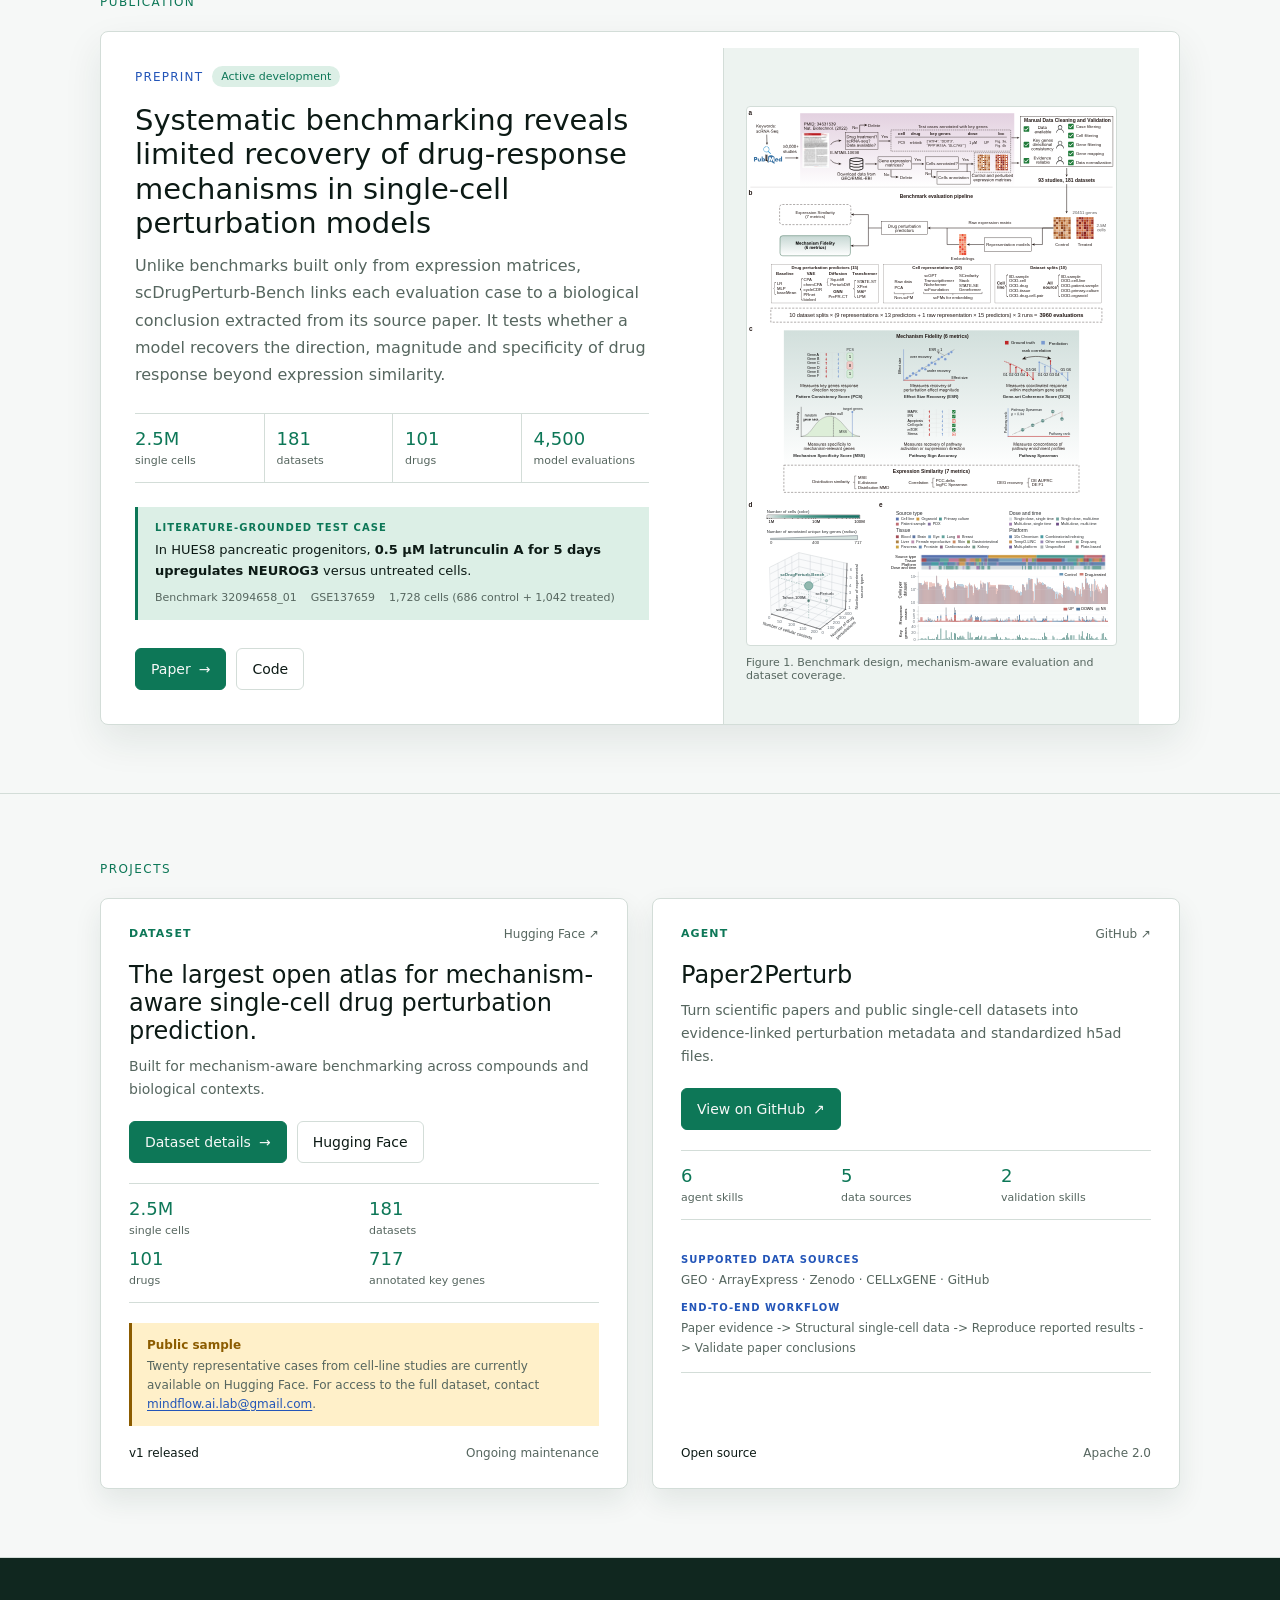
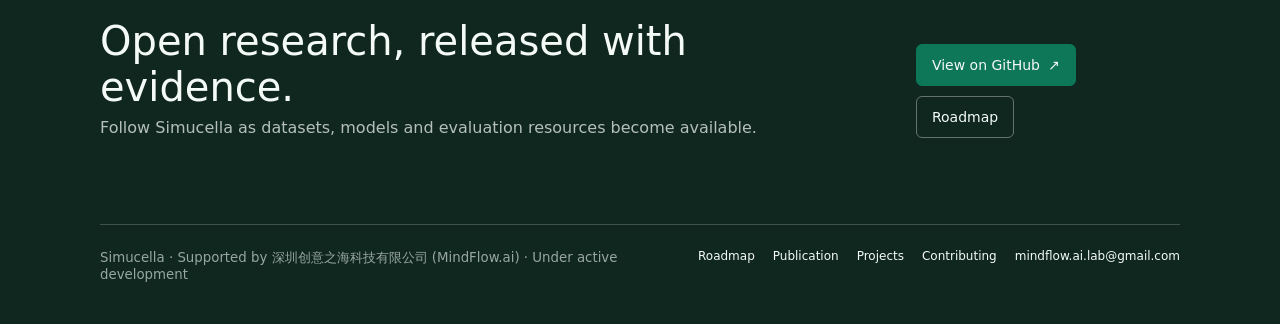
==== commit d113e265: "Add static benchmark figures and remove private data" ====
--- a/index.html
+++ b/index.html
@@ -548,10 +548,8 @@
               <div class="dh-evidence-meta"><span>Benchmark 32094658_01</span><span>GSE137659</span><span>1,728 cells (686 control + 1,042 treated)</span></div>
             </div>
             <div class="dh-actions">
-              <a class="dh-action dh-action-primary" href="paper.html">Publication page <span aria-hidden="true">&rarr;</span></a>
-              <a class="dh-action" href="#dh-projects">Open-source projects</a>
-              <span class="dh-action" aria-label="Code has been released">Code: released</span>
-              <span class="dh-action" aria-label="Data have been released">Data: released</span>
+              <a class="dh-action dh-action-primary" href="paper.html">Paper <span aria-hidden="true">&rarr;</span></a>
+              <span class="dh-action" aria-label="Code has been released">Code</span>
             </div>
           </div>
           <figure class="dh-featured-media">
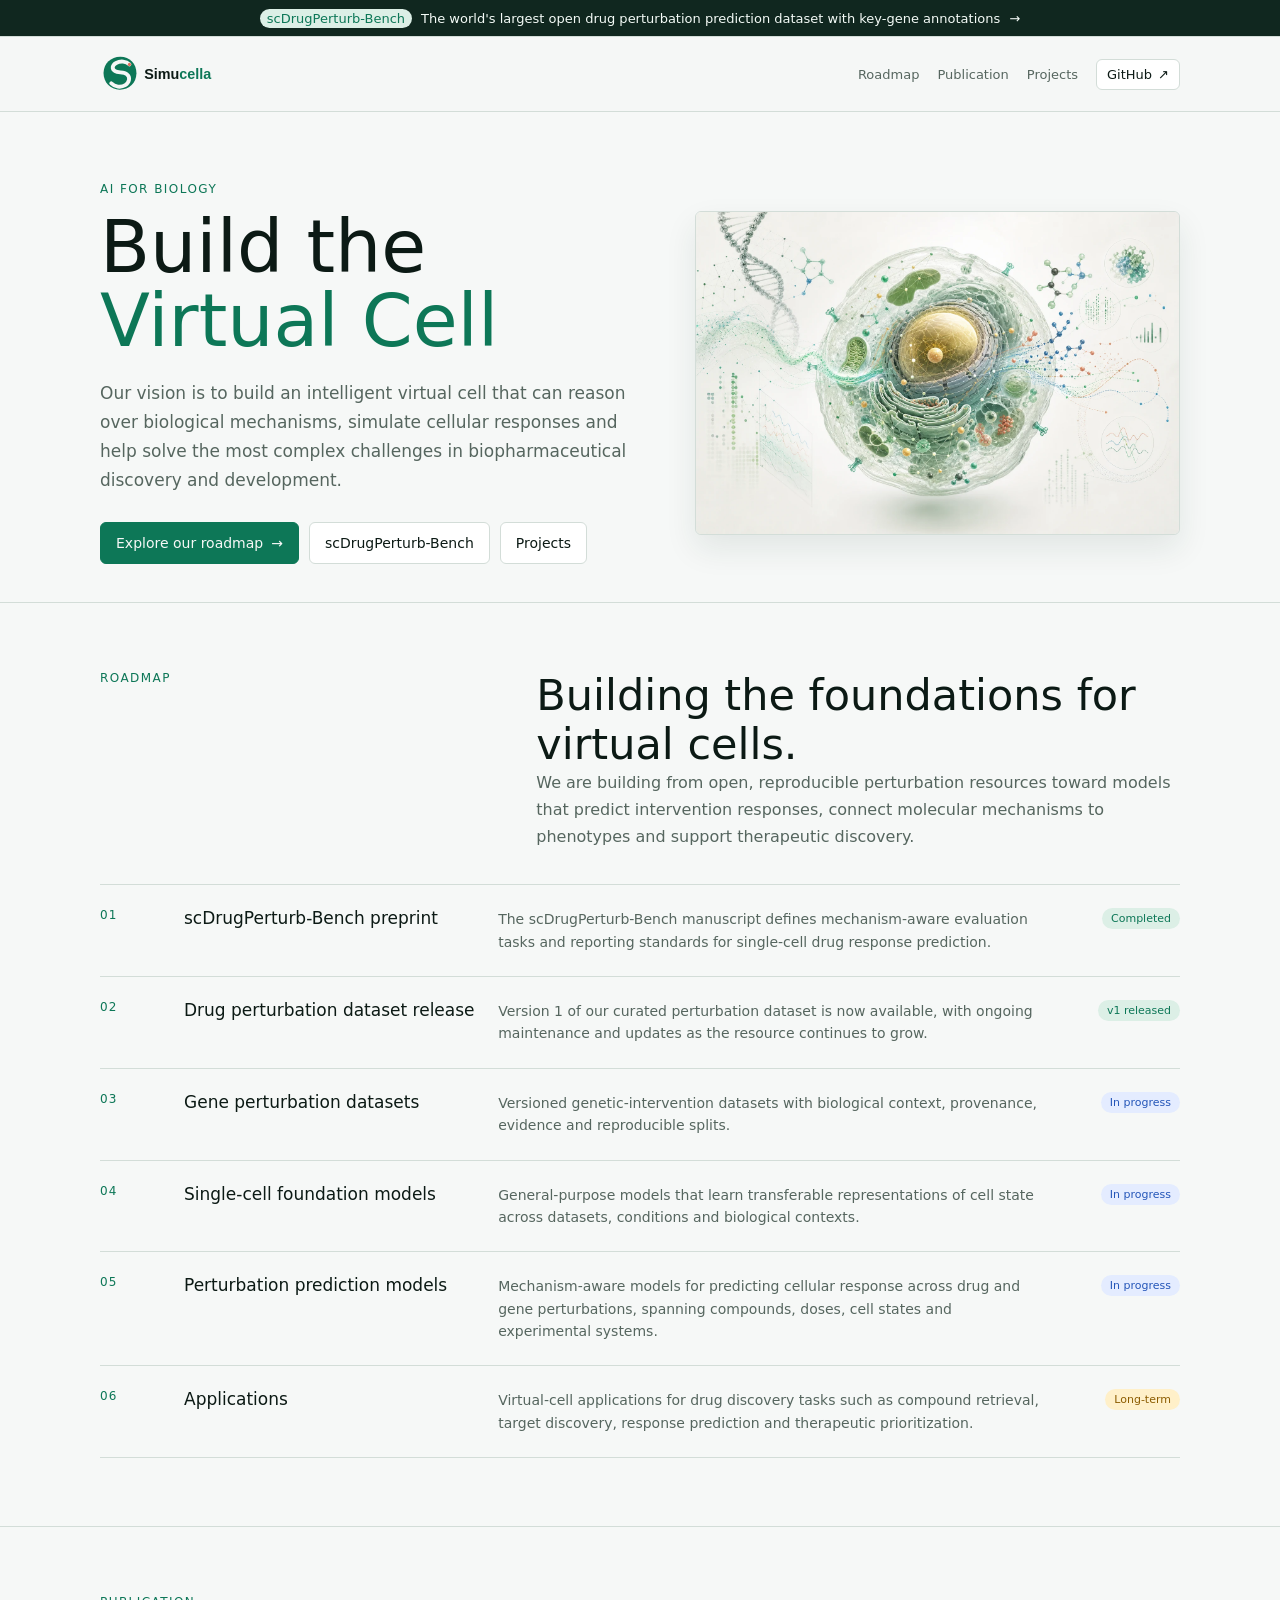
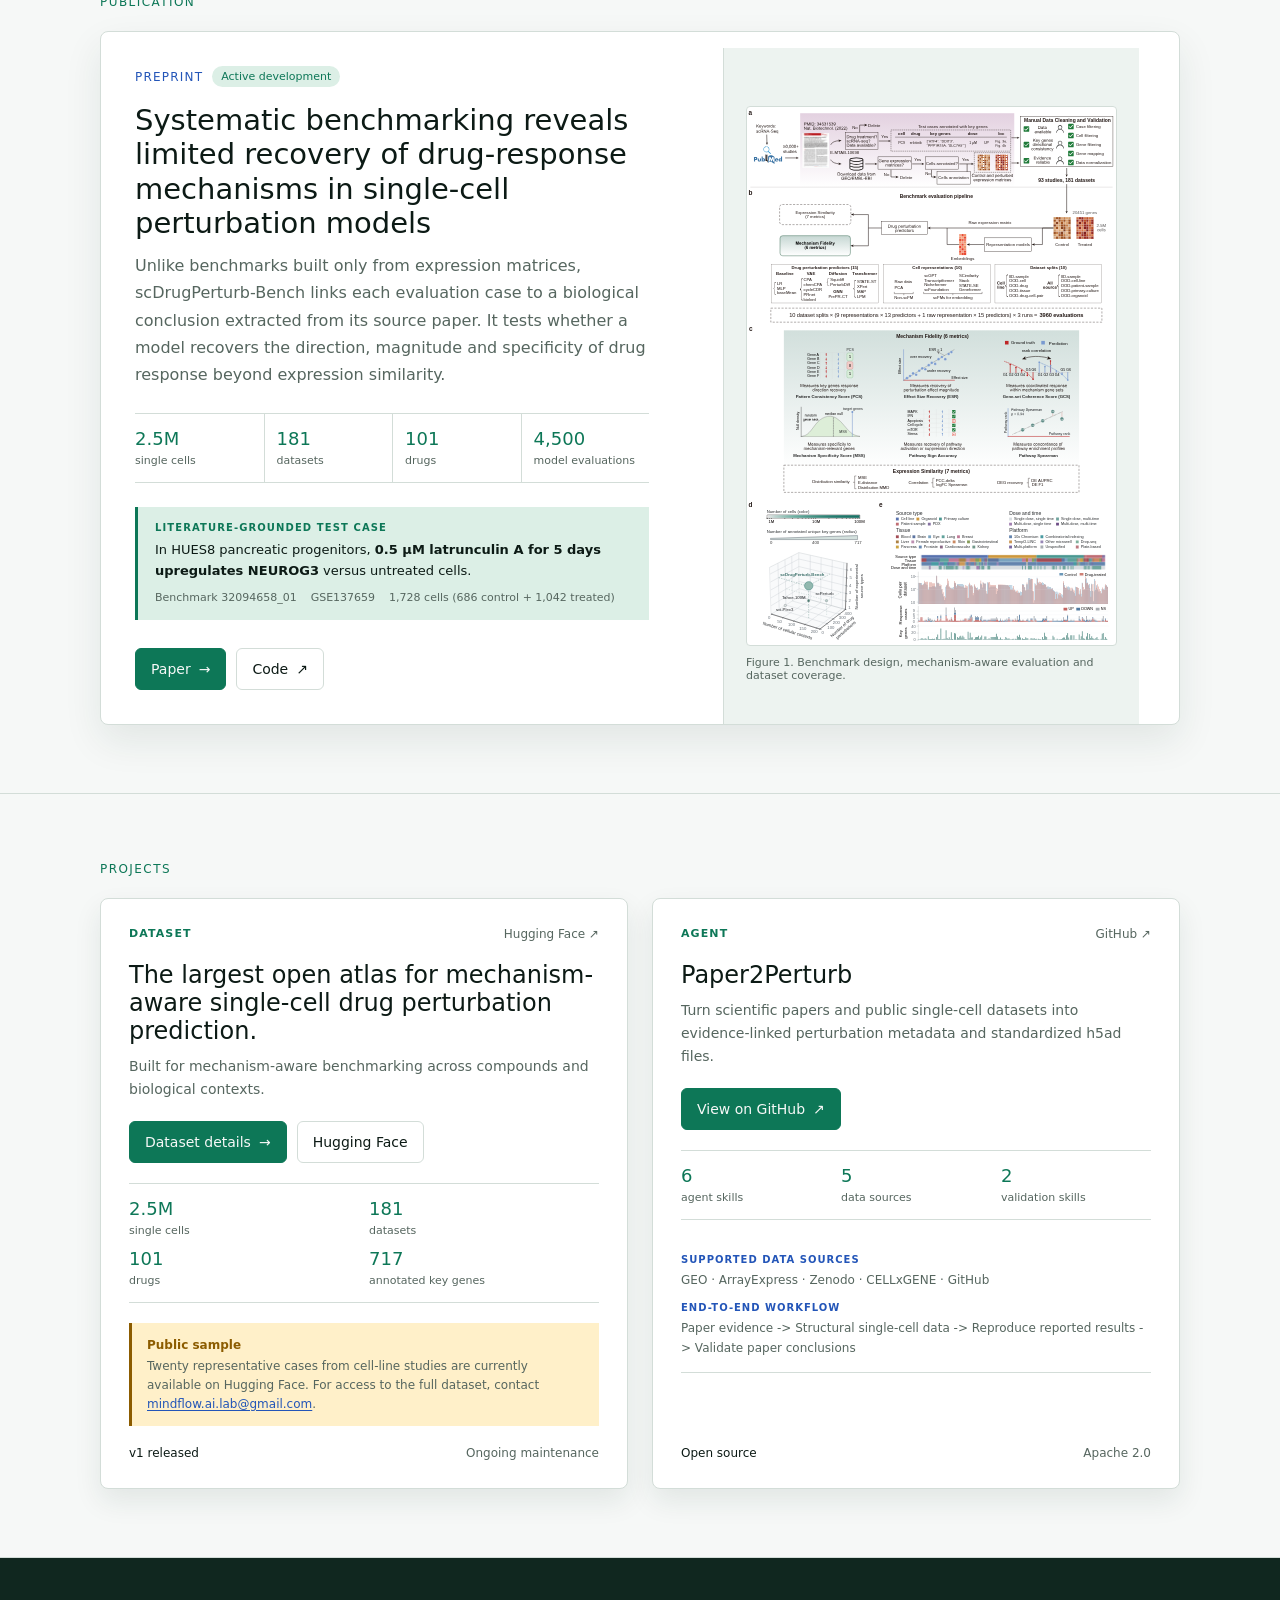
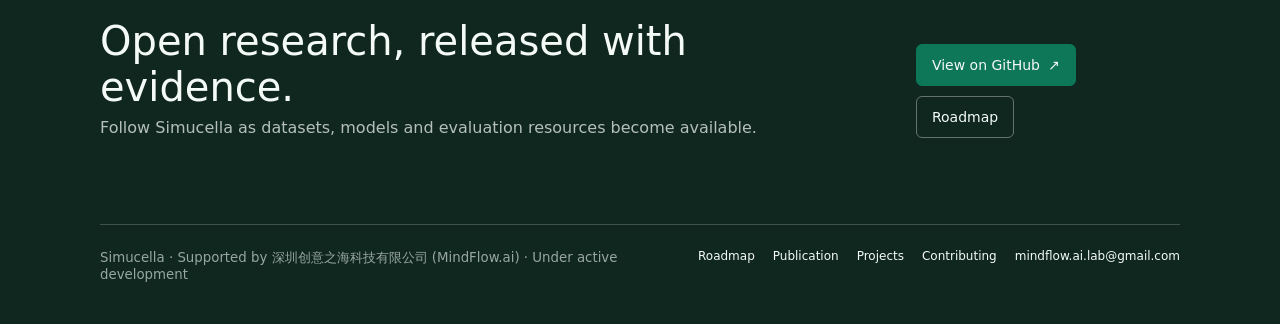
==== commit e14e574a: "Link paper and github" ====
--- a/index.html
+++ b/index.html
@@ -549,7 +549,7 @@
             </div>
             <div class="dh-actions">
               <a class="dh-action dh-action-primary" href="paper.html">Paper <span aria-hidden="true">&rarr;</span></a>
-              <span class="dh-action" aria-label="Code has been released">Code</span>
+              <a class="dh-action" href="https://github.com/mindflow-cn/scDrugPerturb-Bench" target="_blank" rel="noopener noreferrer">Code <span aria-hidden="true">&nearr;</span></a>
             </div>
           </div>
           <figure class="dh-featured-media">
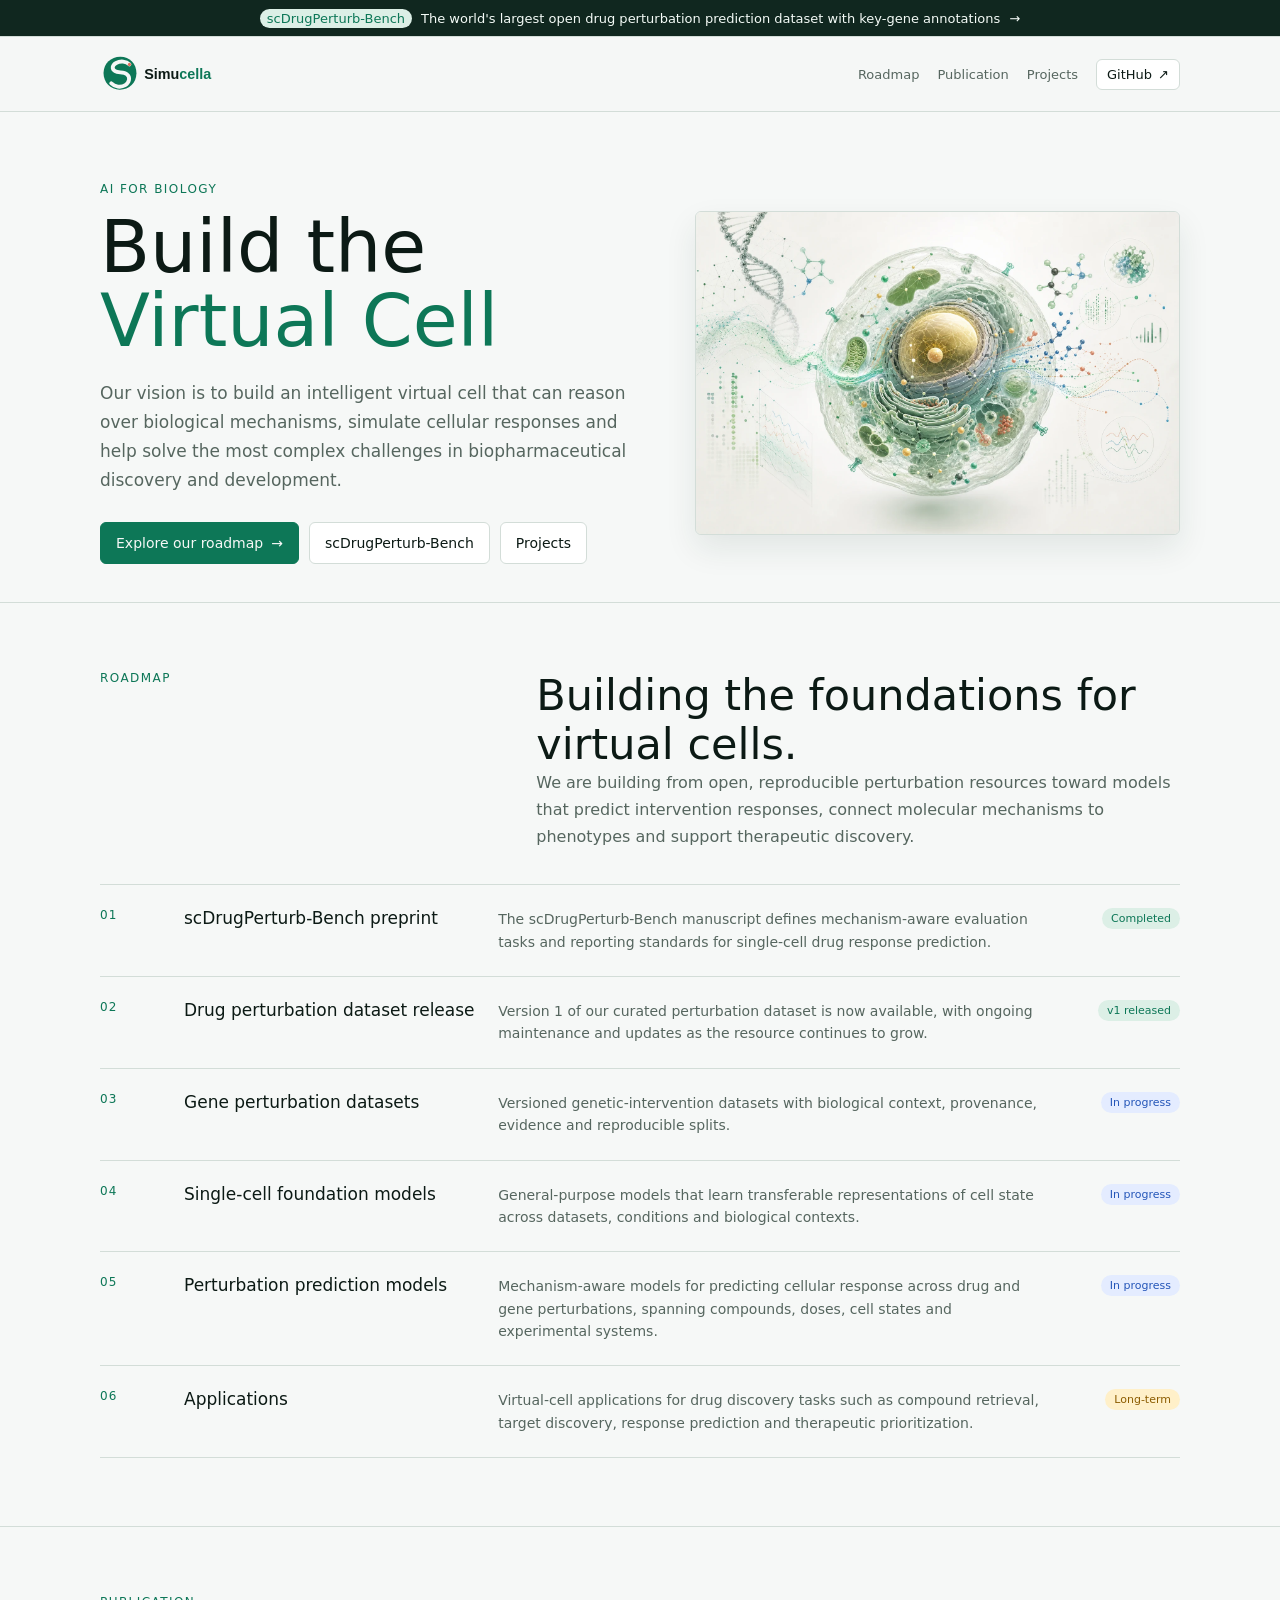
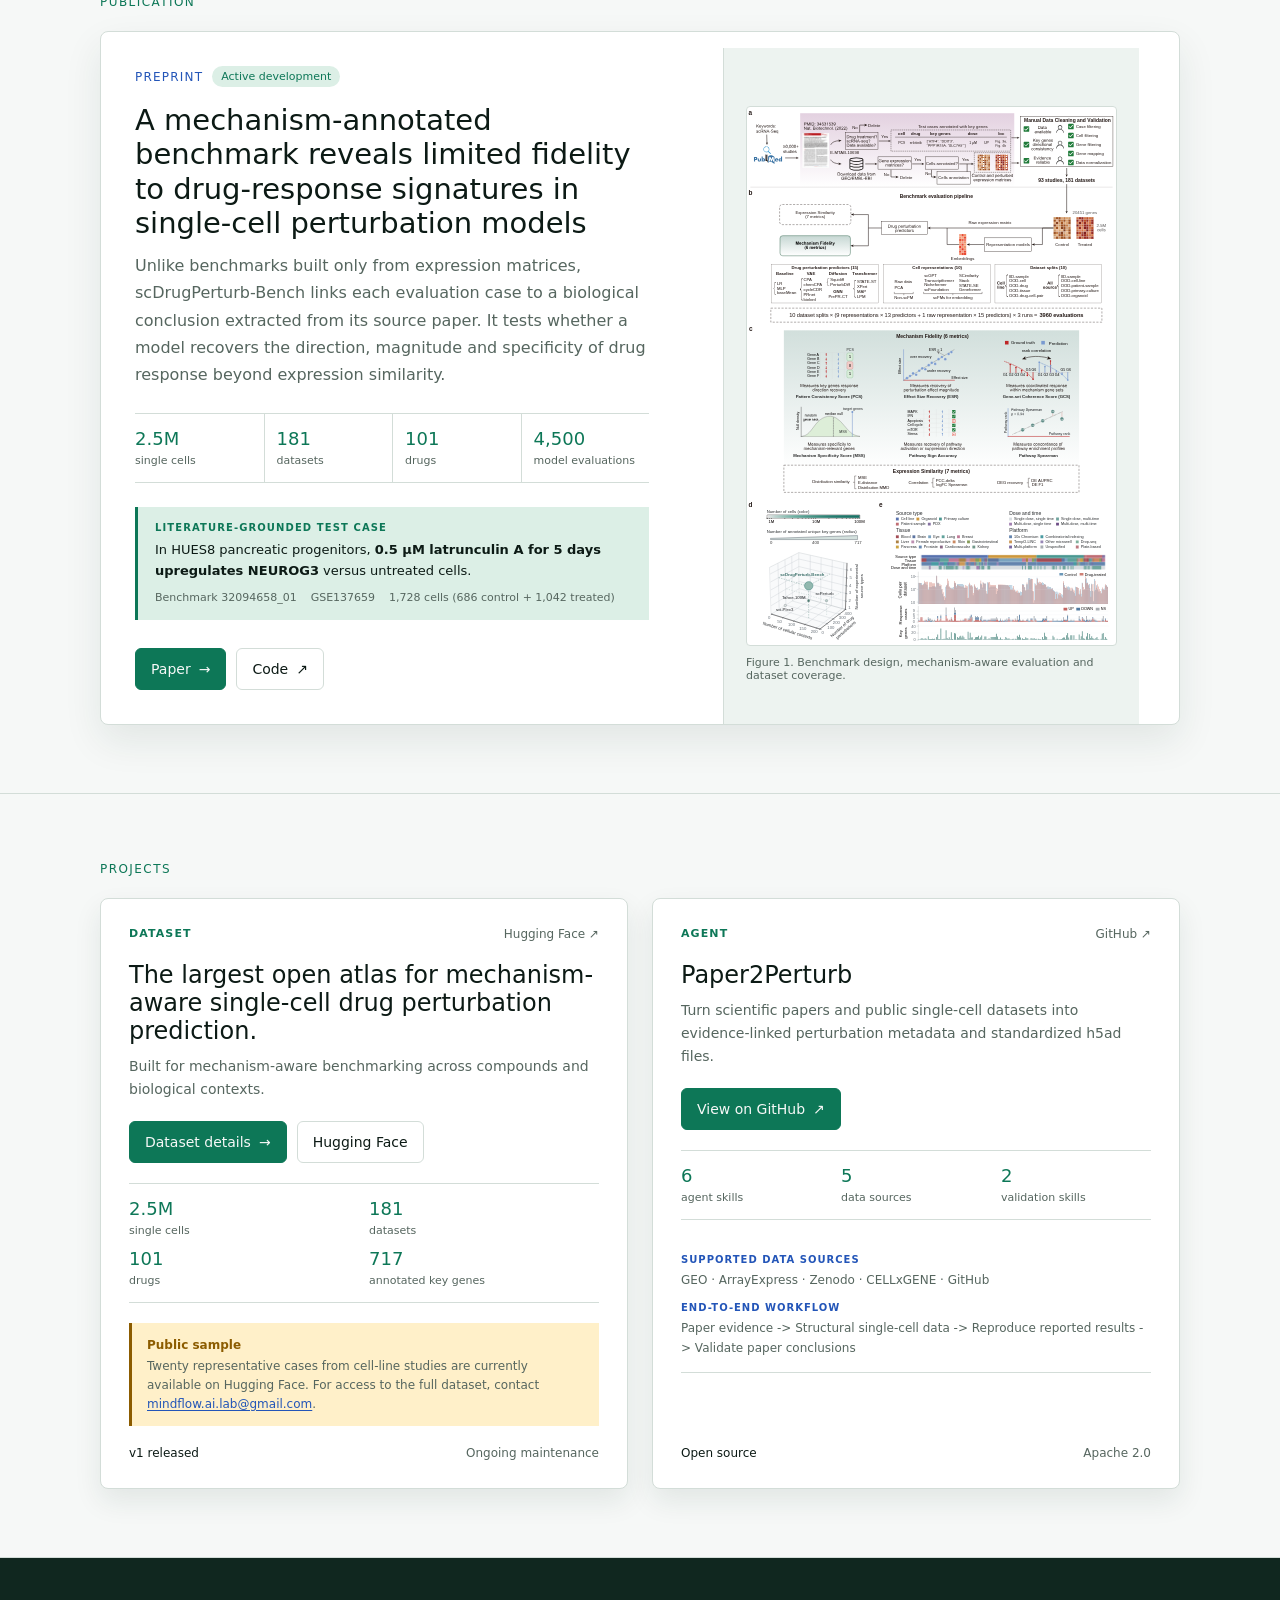
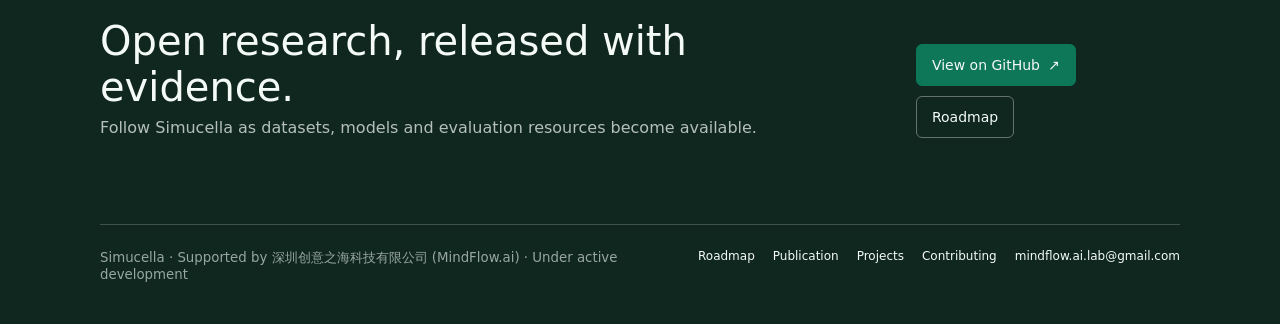
==== commit f289b88f: "Fix paper title" ====
--- a/index.html
+++ b/index.html
@@ -534,7 +534,7 @@
               <span class="dh-featured-type">Preprint</span>
               <span class="dh-status dh-status-active">Active development</span>
             </div>
-            <h3>Systematic benchmarking reveals limited recovery of drug-response mechanisms in single-cell perturbation models</h3>
+            <h3>A mechanism-annotated benchmark reveals limited fidelity to drug-response signatures in single-cell perturbation models</h3>
             <p>Unlike benchmarks built only from expression matrices, scDrugPerturb-Bench links each evaluation case to a biological conclusion extracted from its source paper. It tests whether a model recovers the direction, magnitude and specificity of drug response beyond expression similarity.</p>
             <div class="dh-project-facts">
               <div class="dh-project-fact"><strong>2.5M</strong><span>single cells</span></div>
